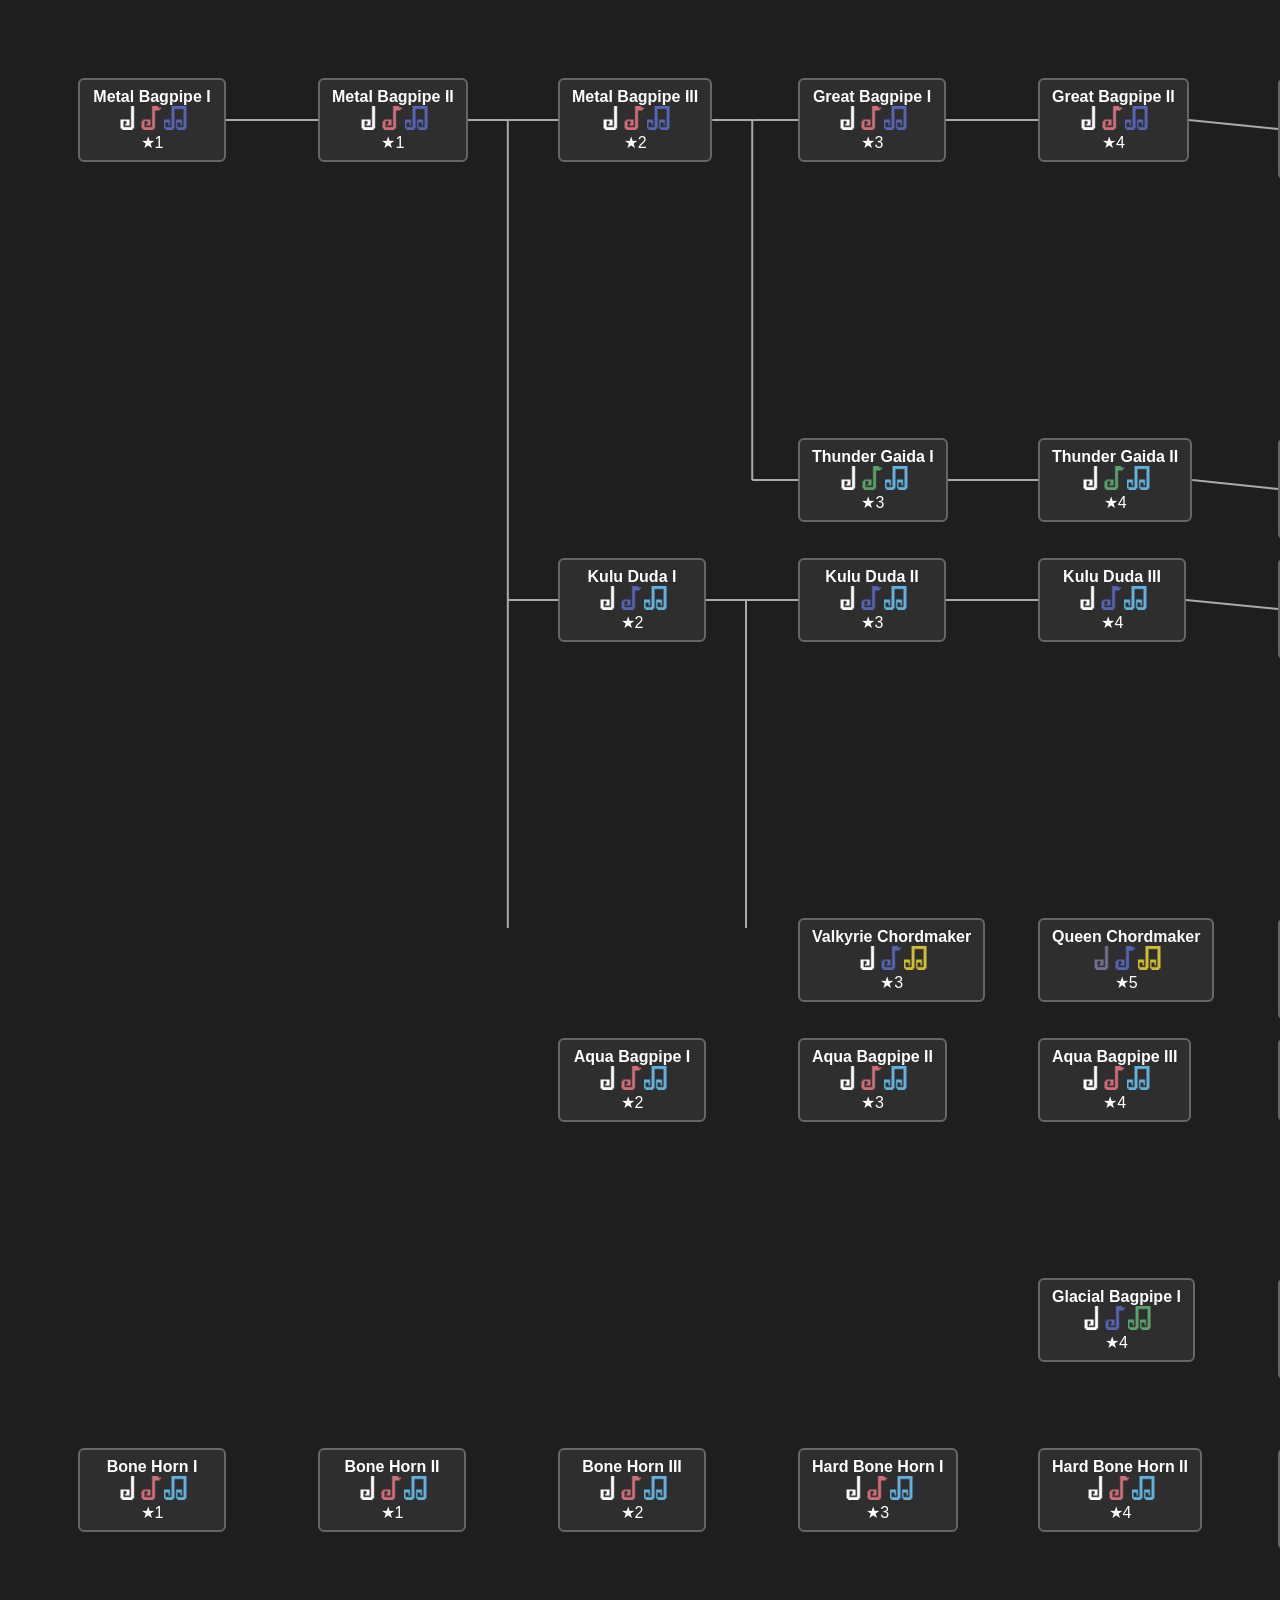
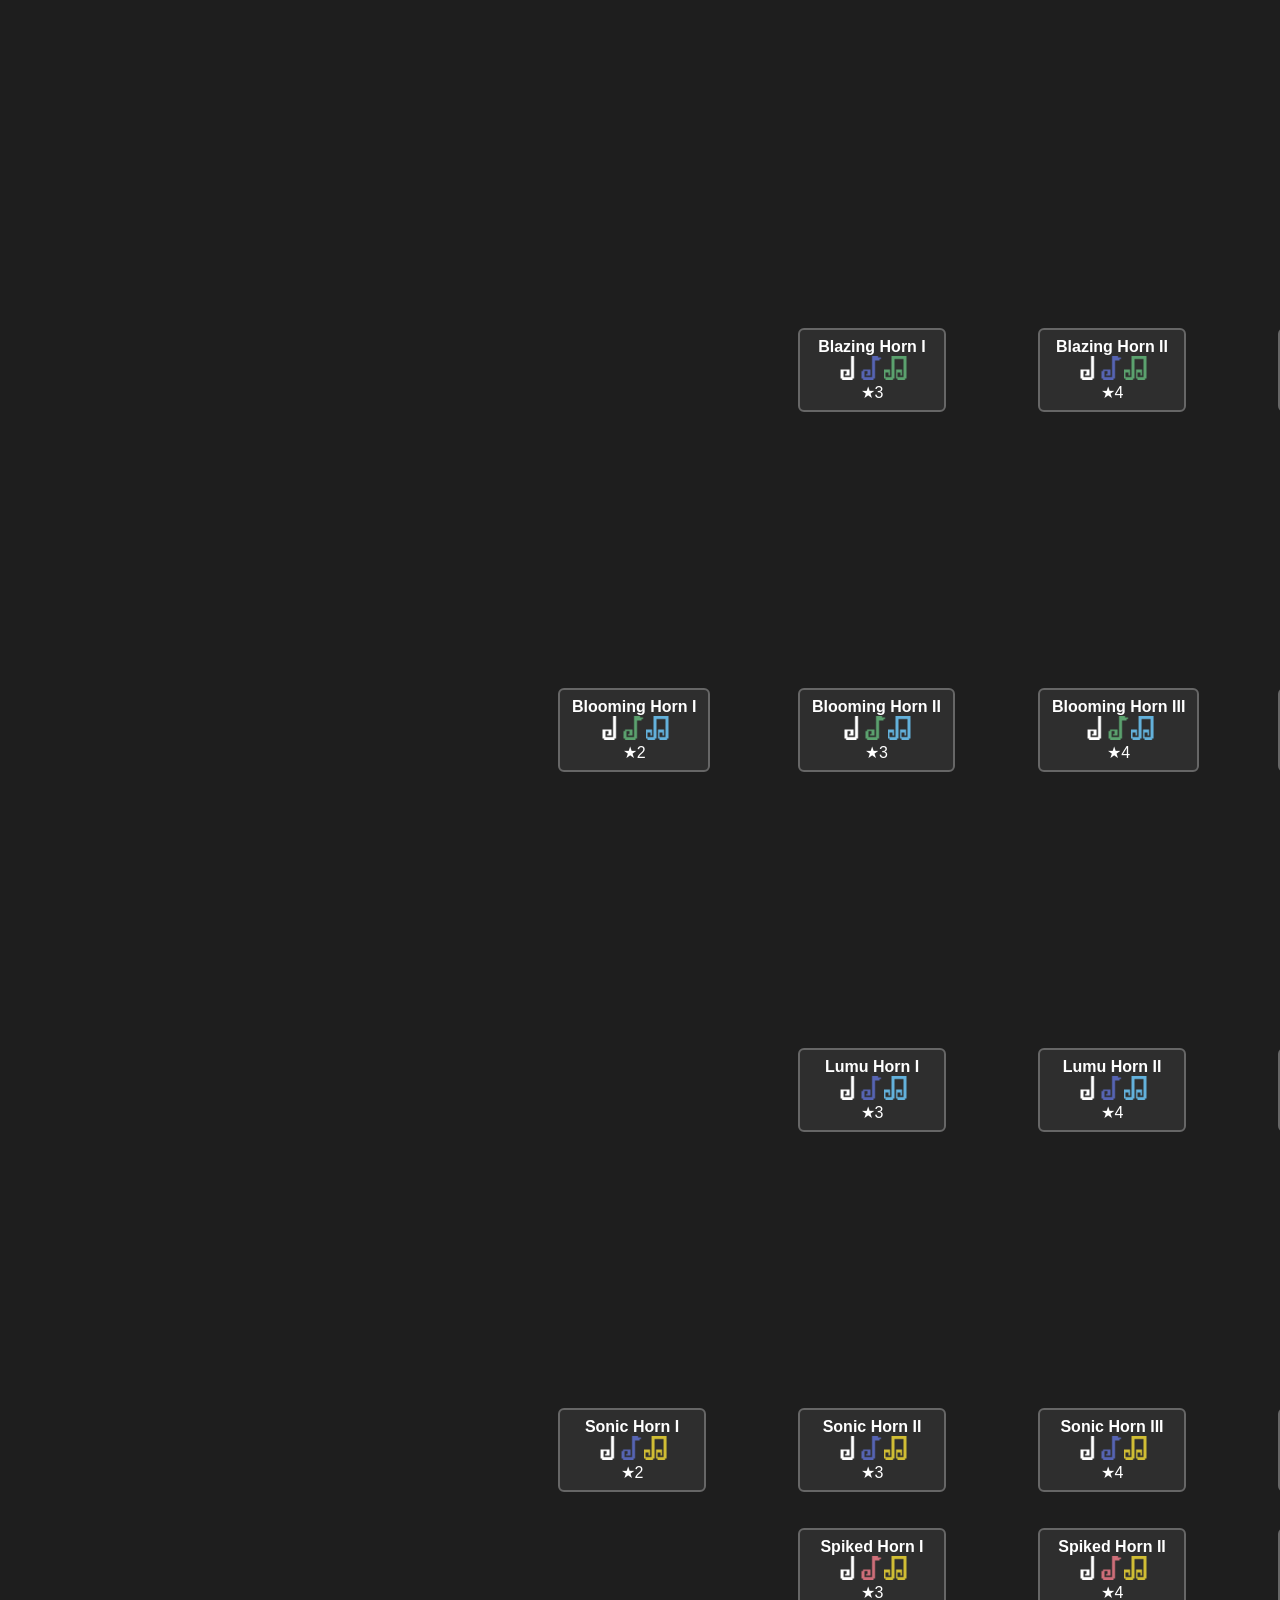
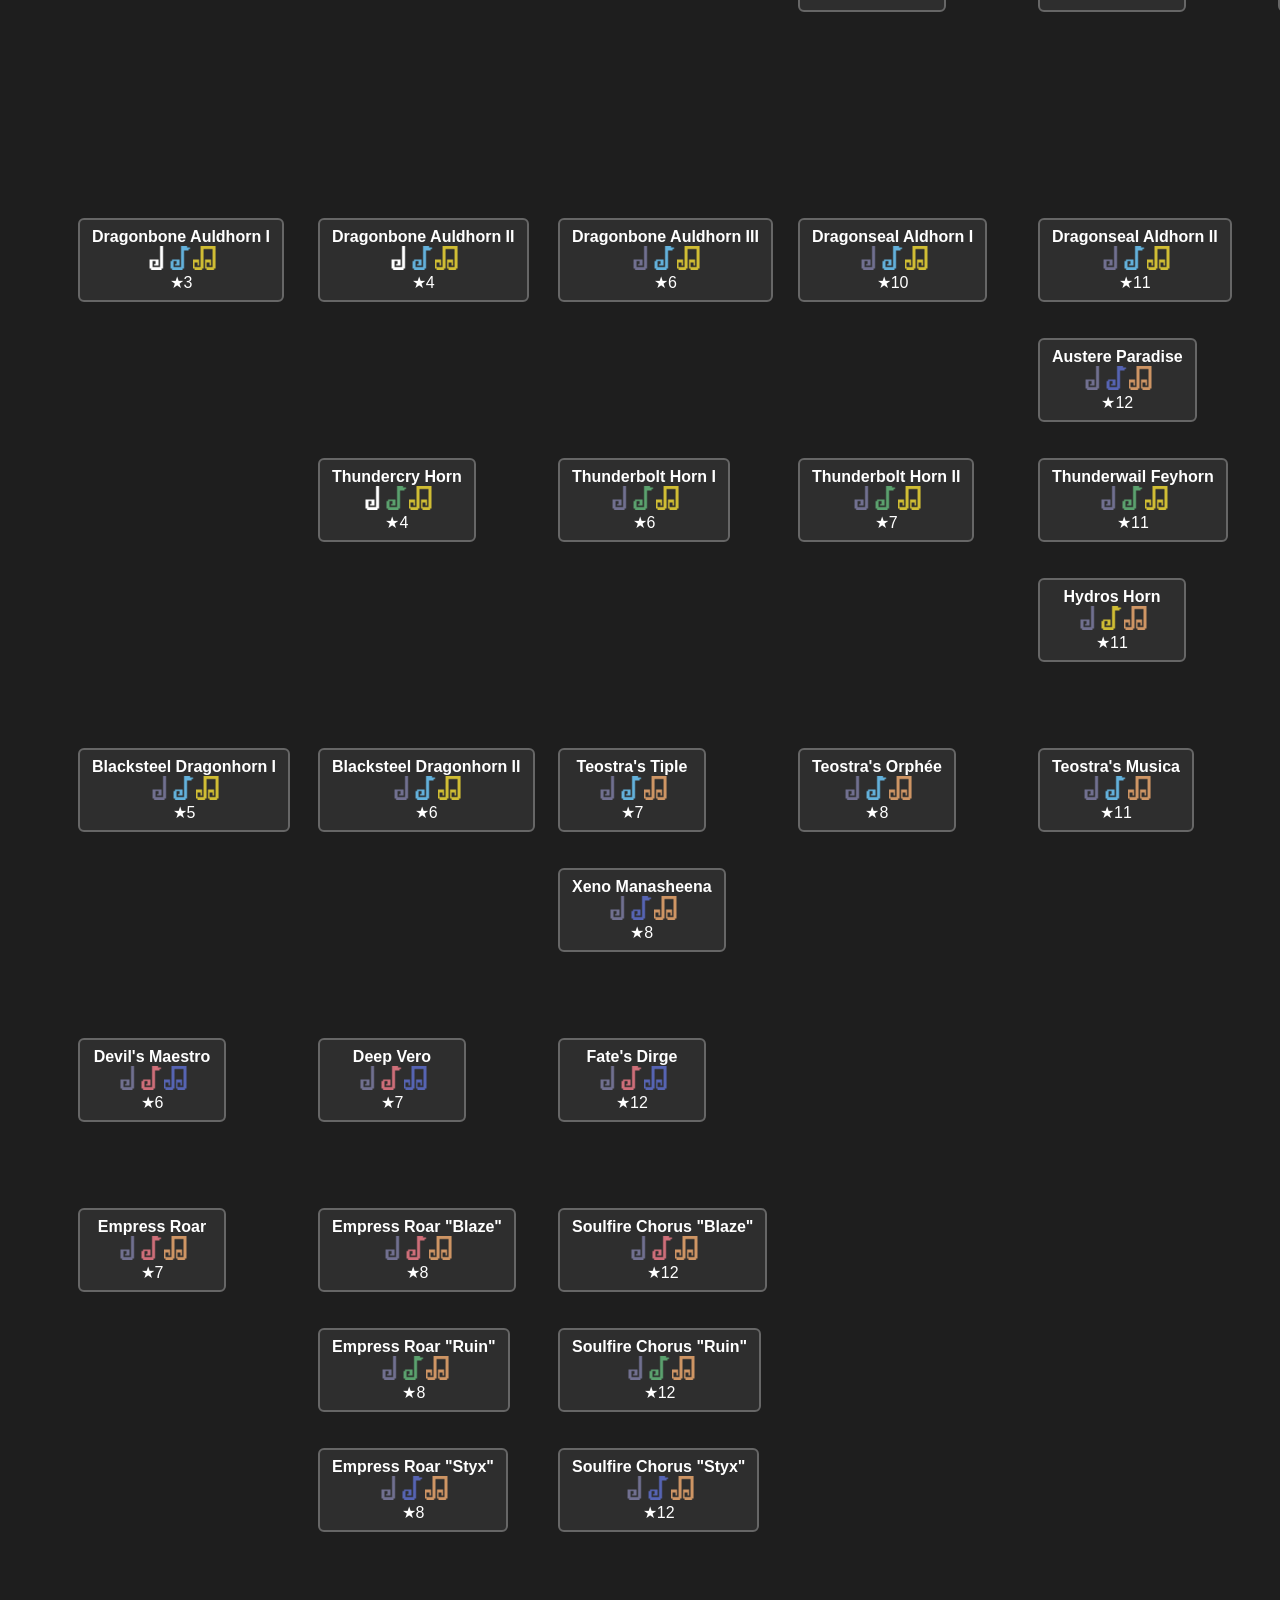
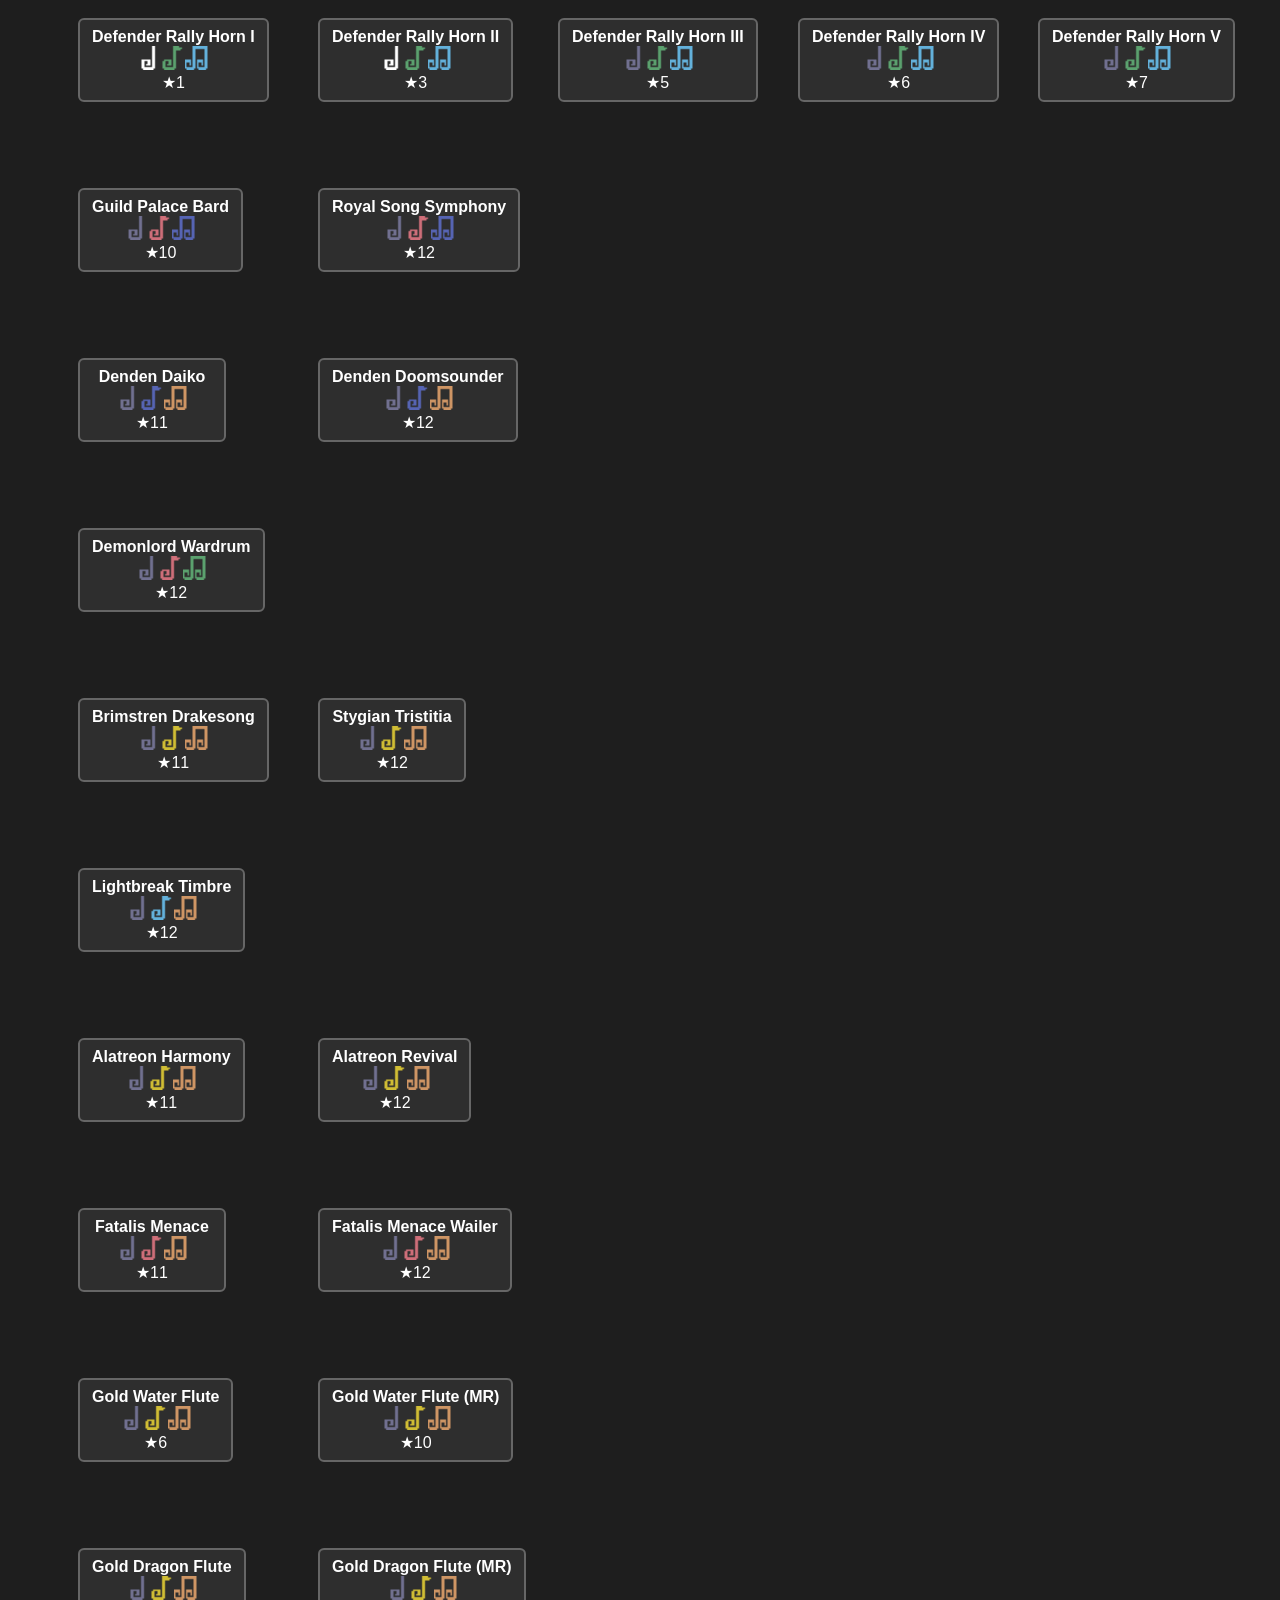
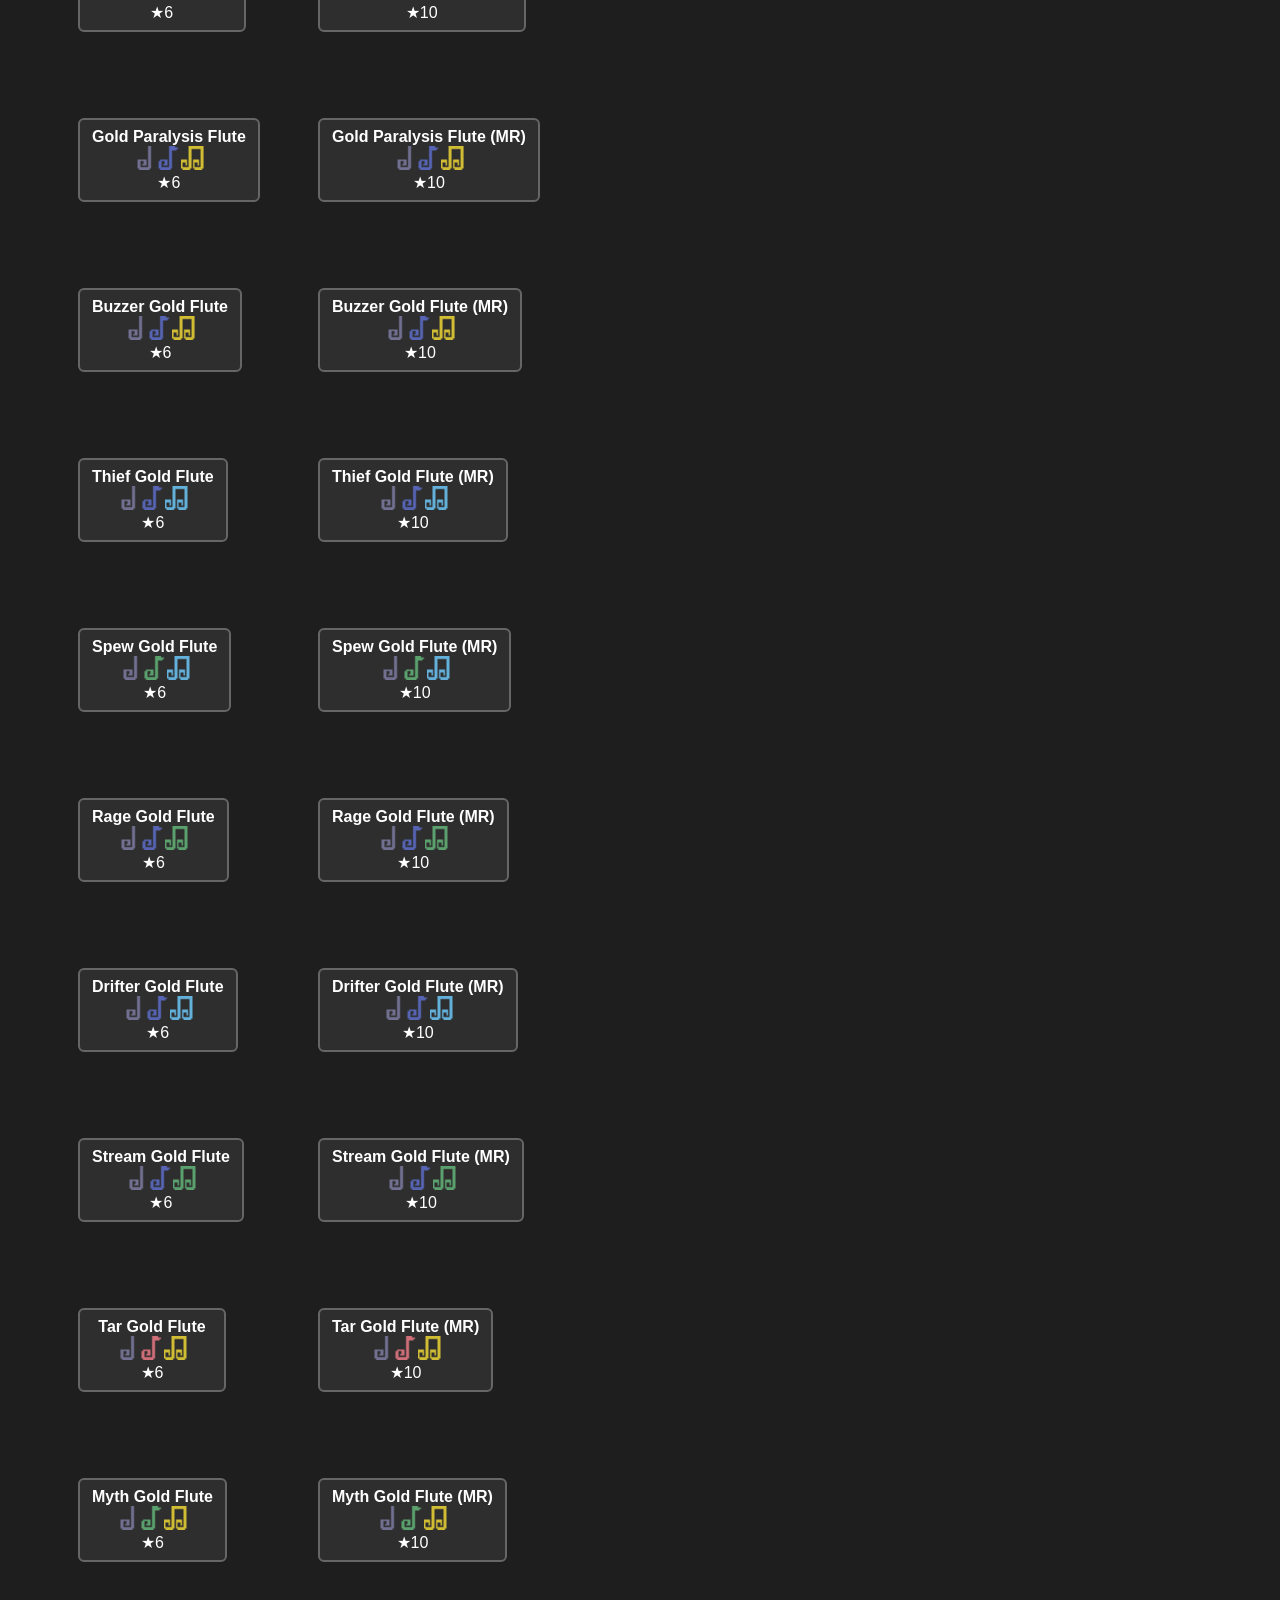
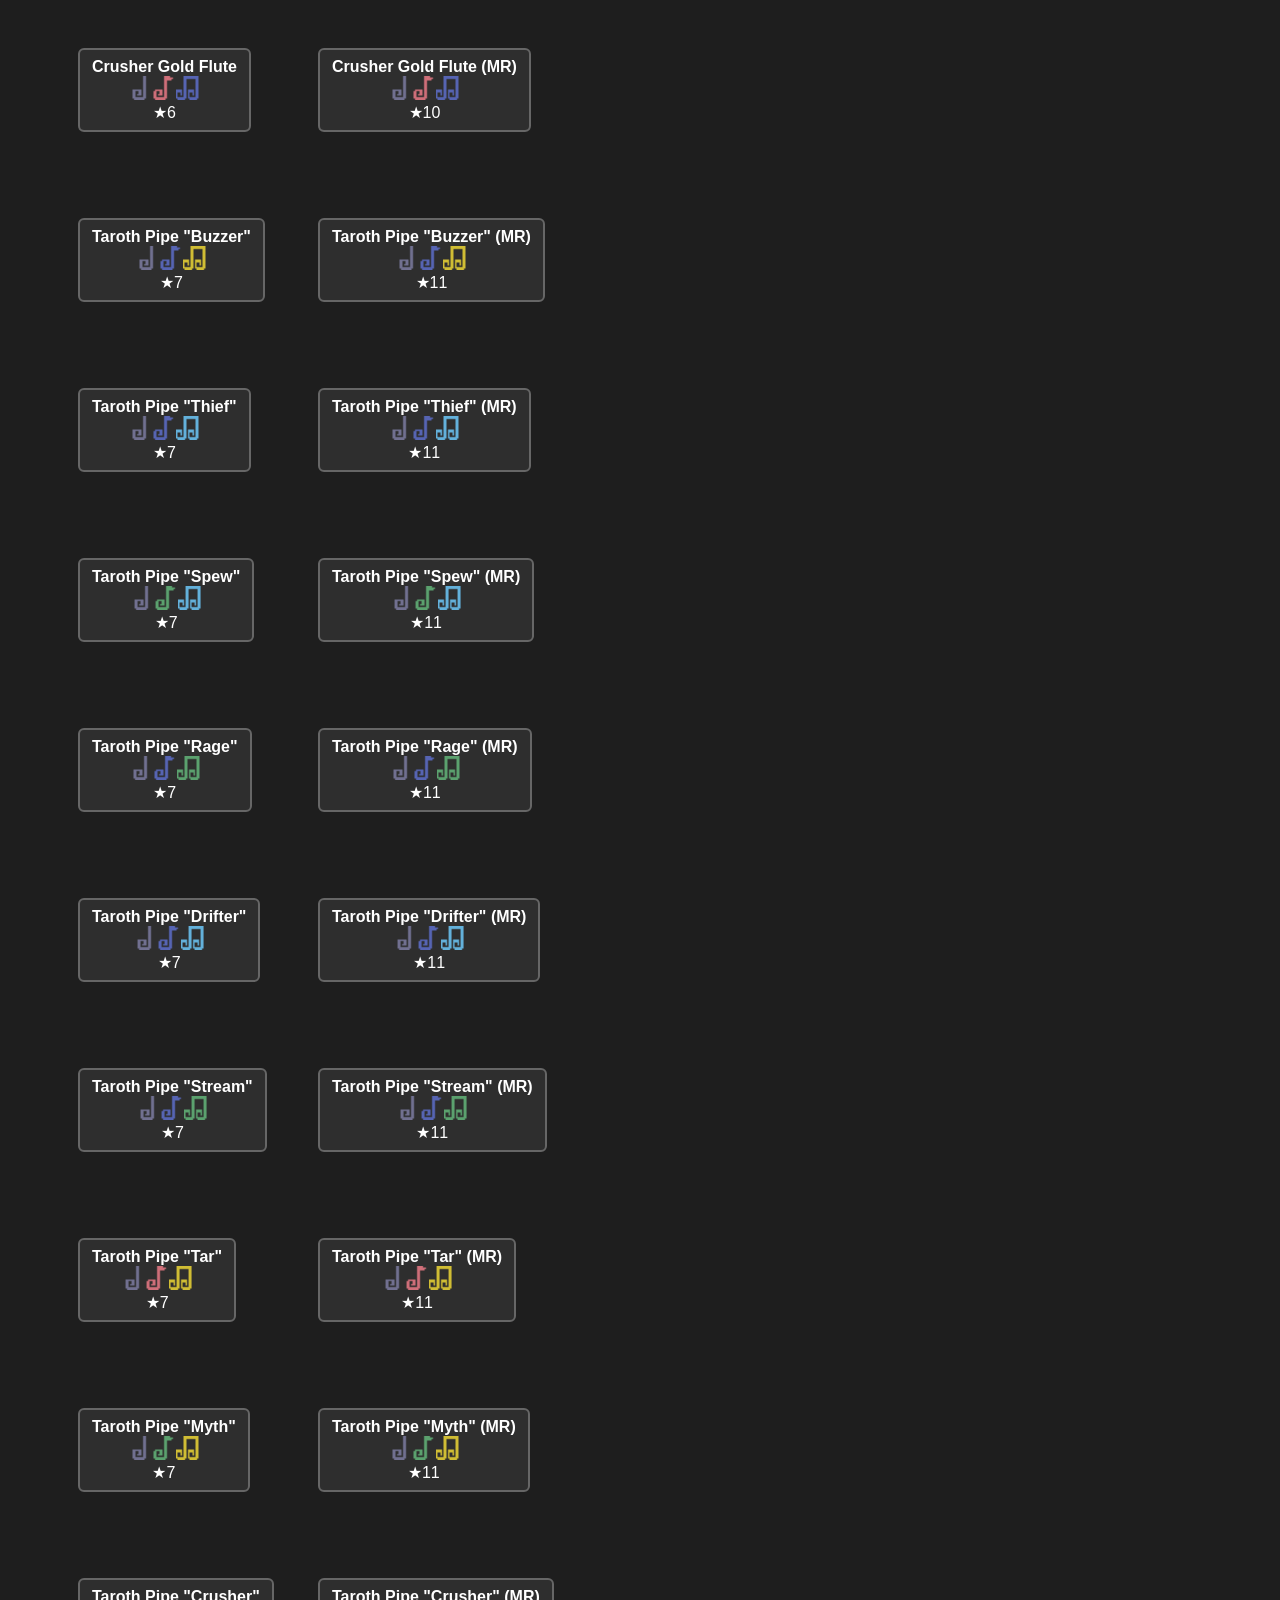
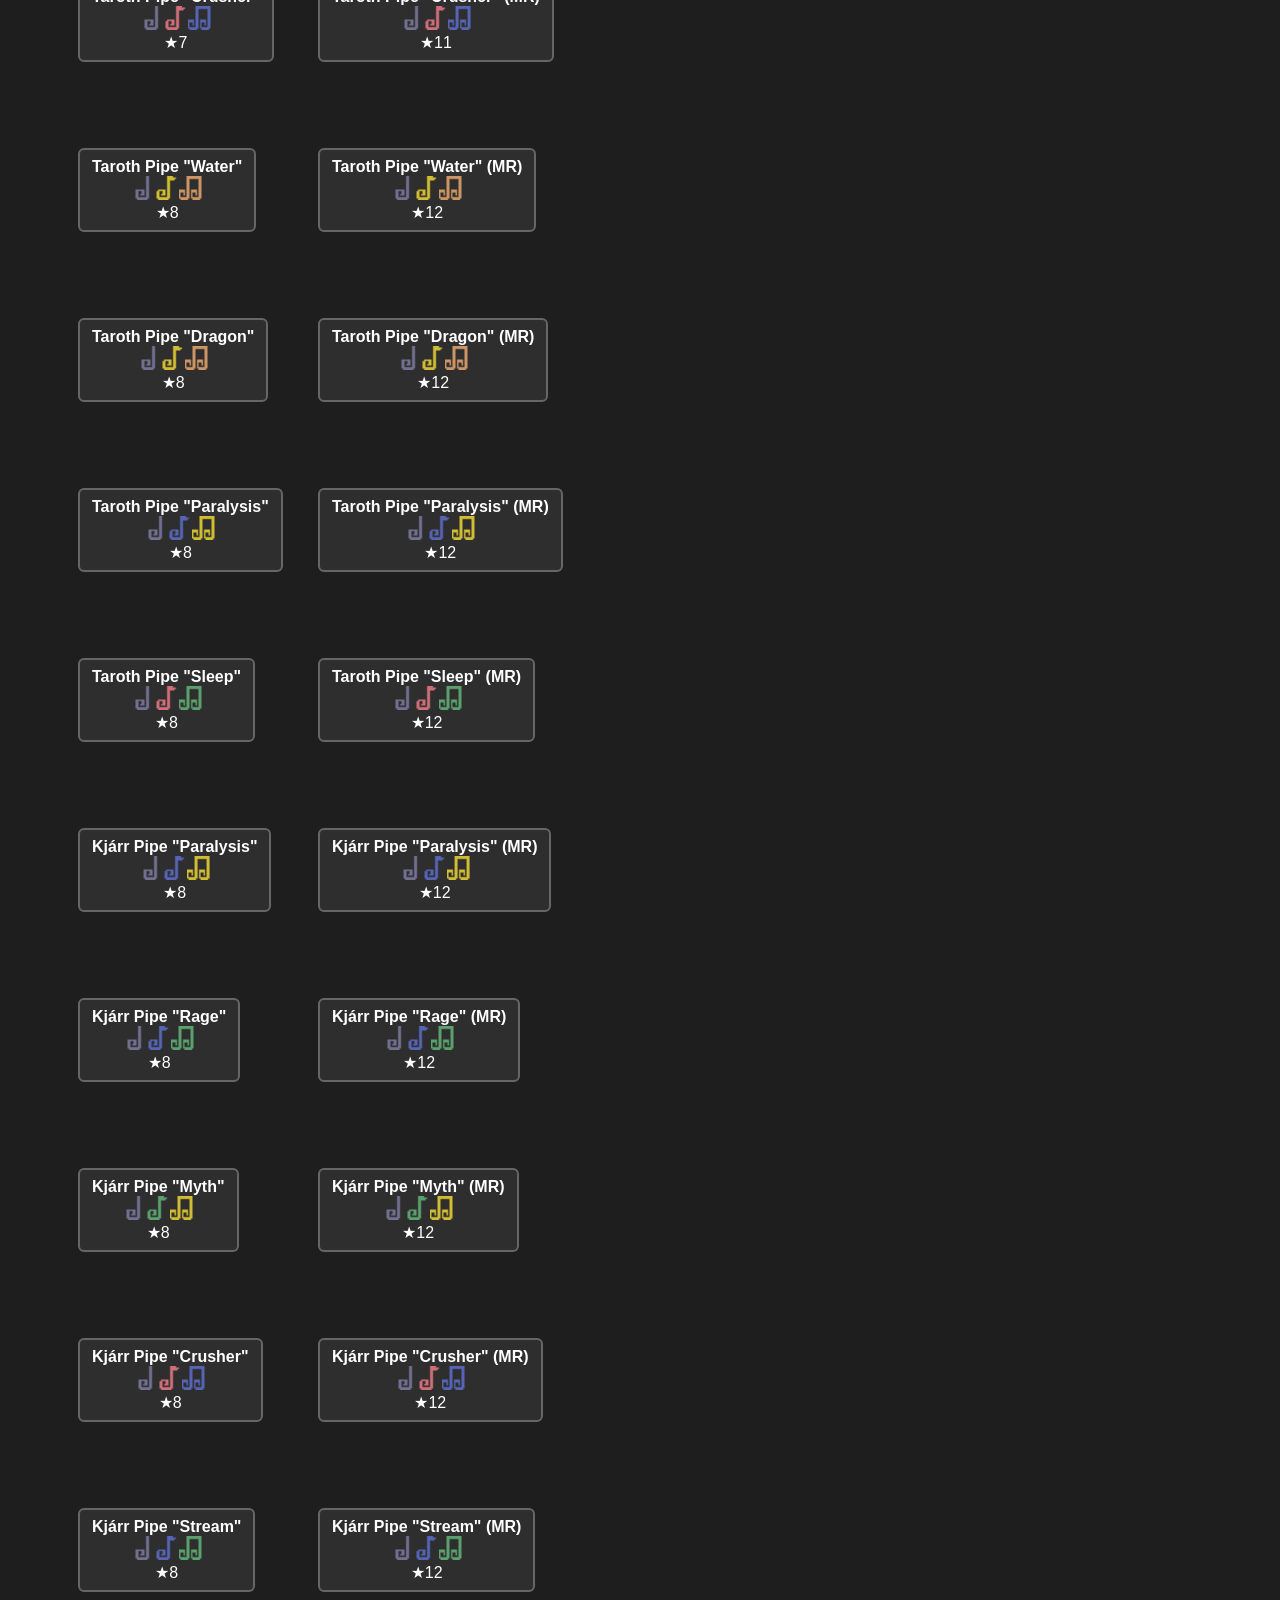
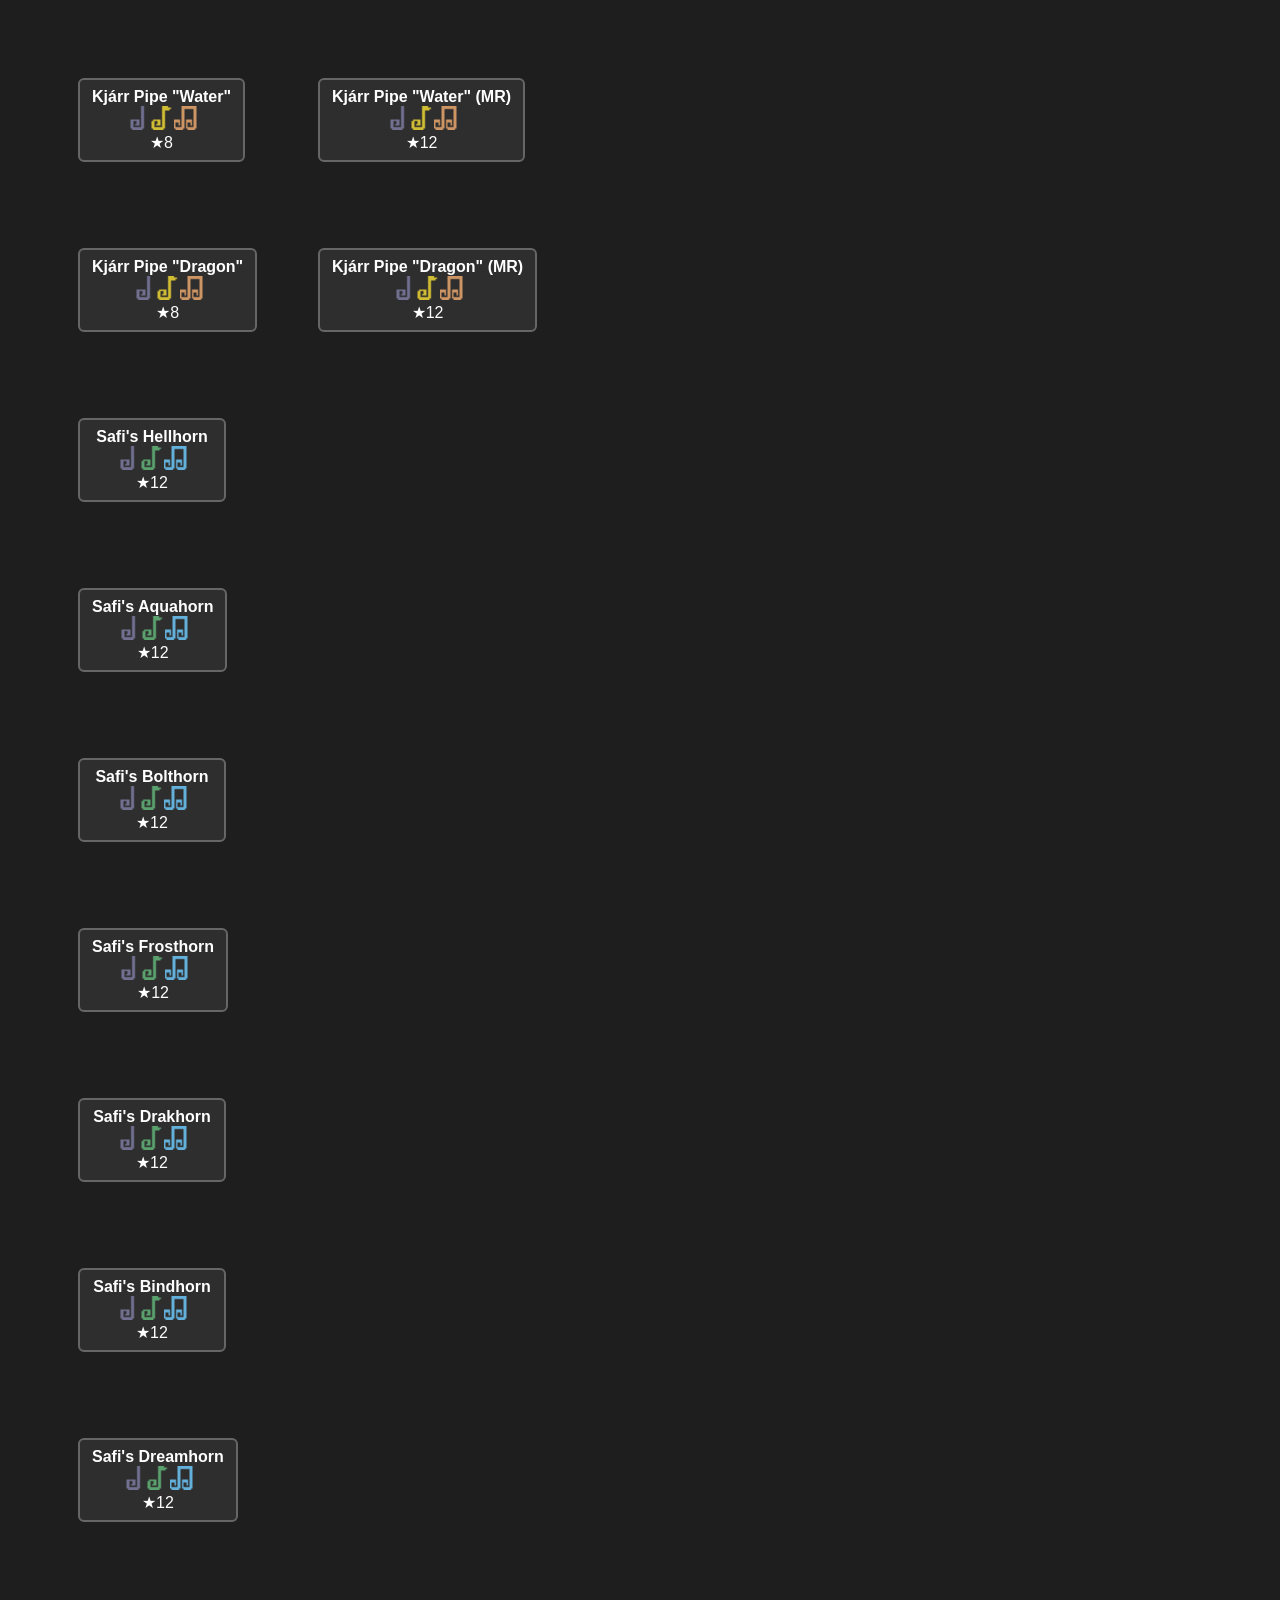
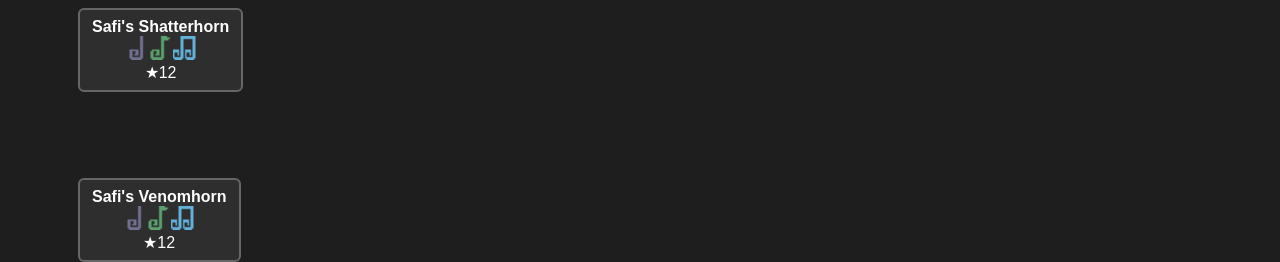
==== tree.html @ 94e7a67c "Init" ====
<!DOCTYPE html>
<html lang="en">
<head>
  <meta charset="UTF-8">
  <title>Hunting Horn Tree</title>
  <link rel="stylesheet" href="style.css">
</head>
<body>
  <div id="container">
    <canvas id="connections"></canvas>
  </div>
  <script src="script.js"></script>
</body>
</html>
---- style.css ----
body {
  font-family: Arial, sans-serif;
  background: #1e1e1e;
  color: white;
  padding: 20px;
}

#container {
  position: relative;
  display: block;
  min-width: 100vw;
  min-height: 100vh;
}

.node {
  position: absolute; /* independientes */
  background: #2e2e2e;
  border: 2px solid #666;
  border-radius: 6px;
  padding: 8px 12px;
  text-align: center;
  min-width: 120px;
  z-index: 2;
}

.node .name {
  font-weight: bold;
}

.node .notes {
  font-size: 0.9em;
  color: #ffdd55;
}

#connections {
  position: absolute;
  top: 0;
  left: 0;
  pointer-events: none;
  z-index: 1;
}
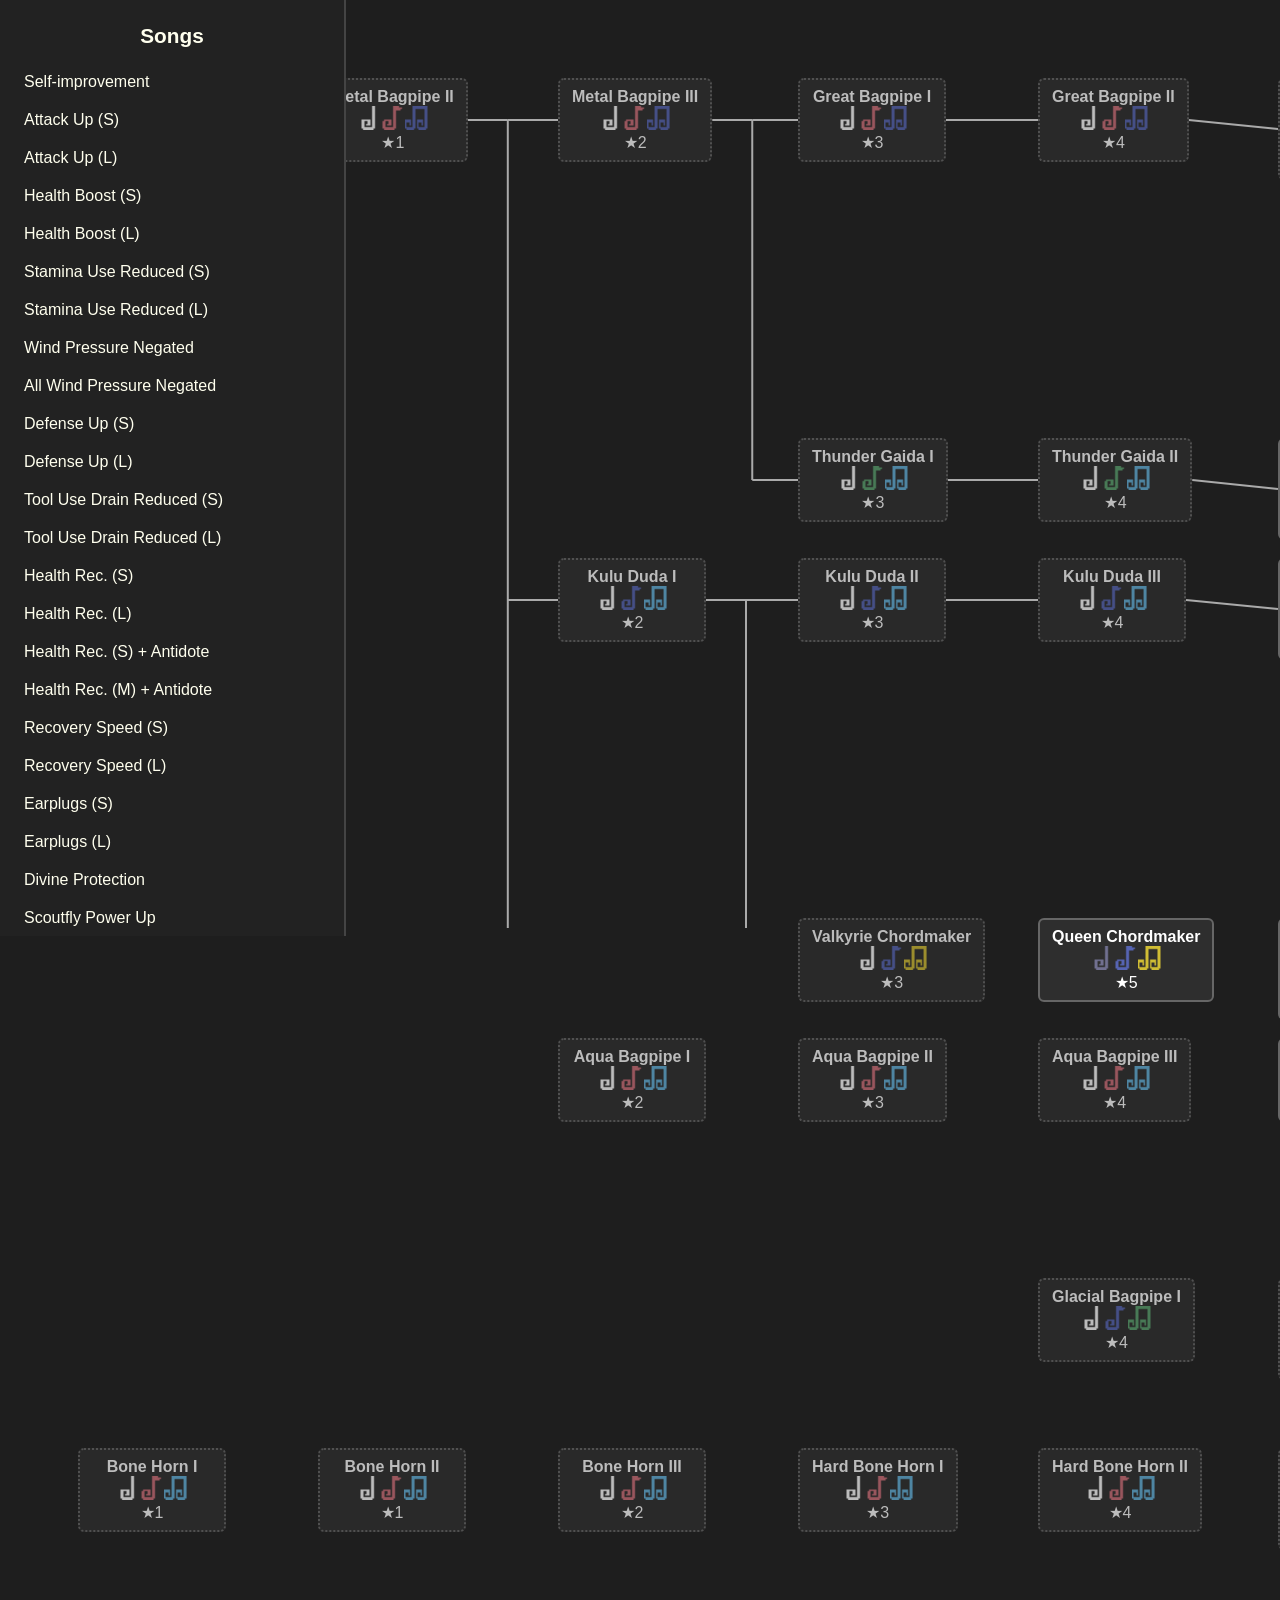
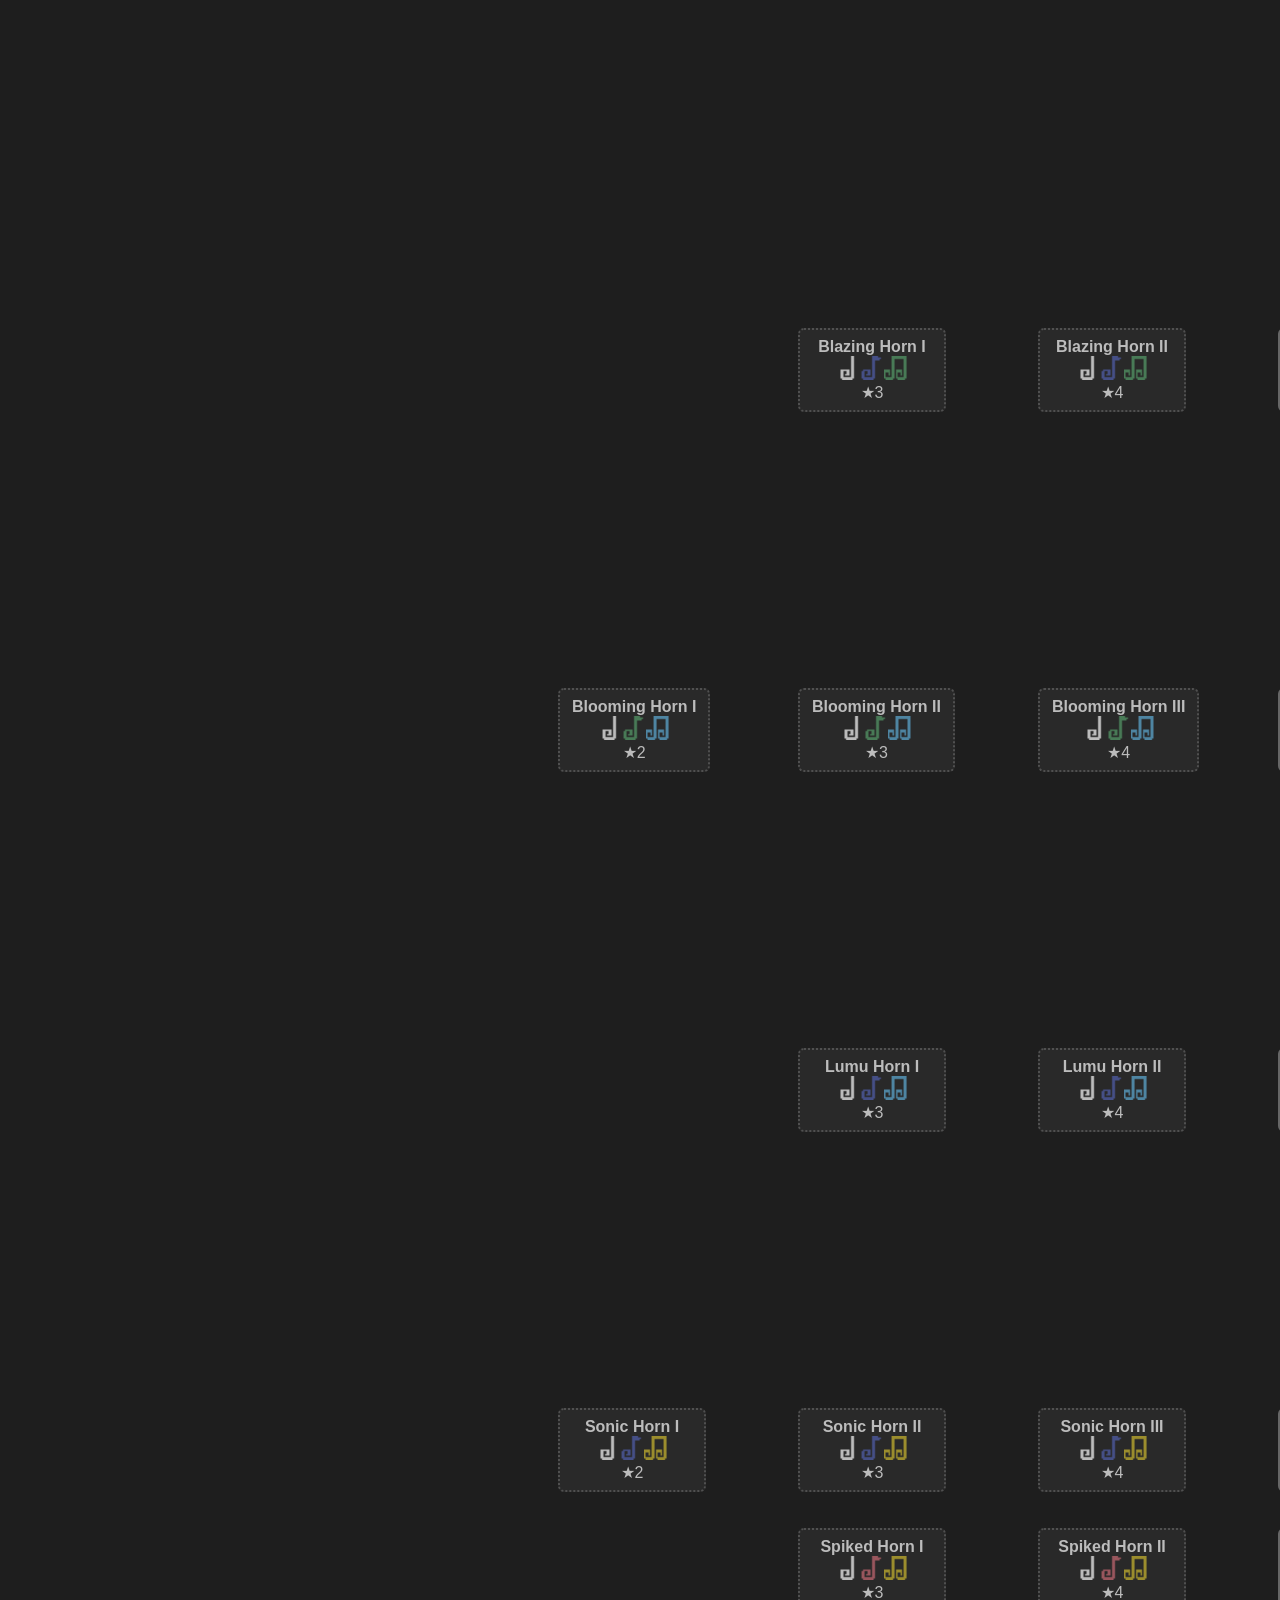
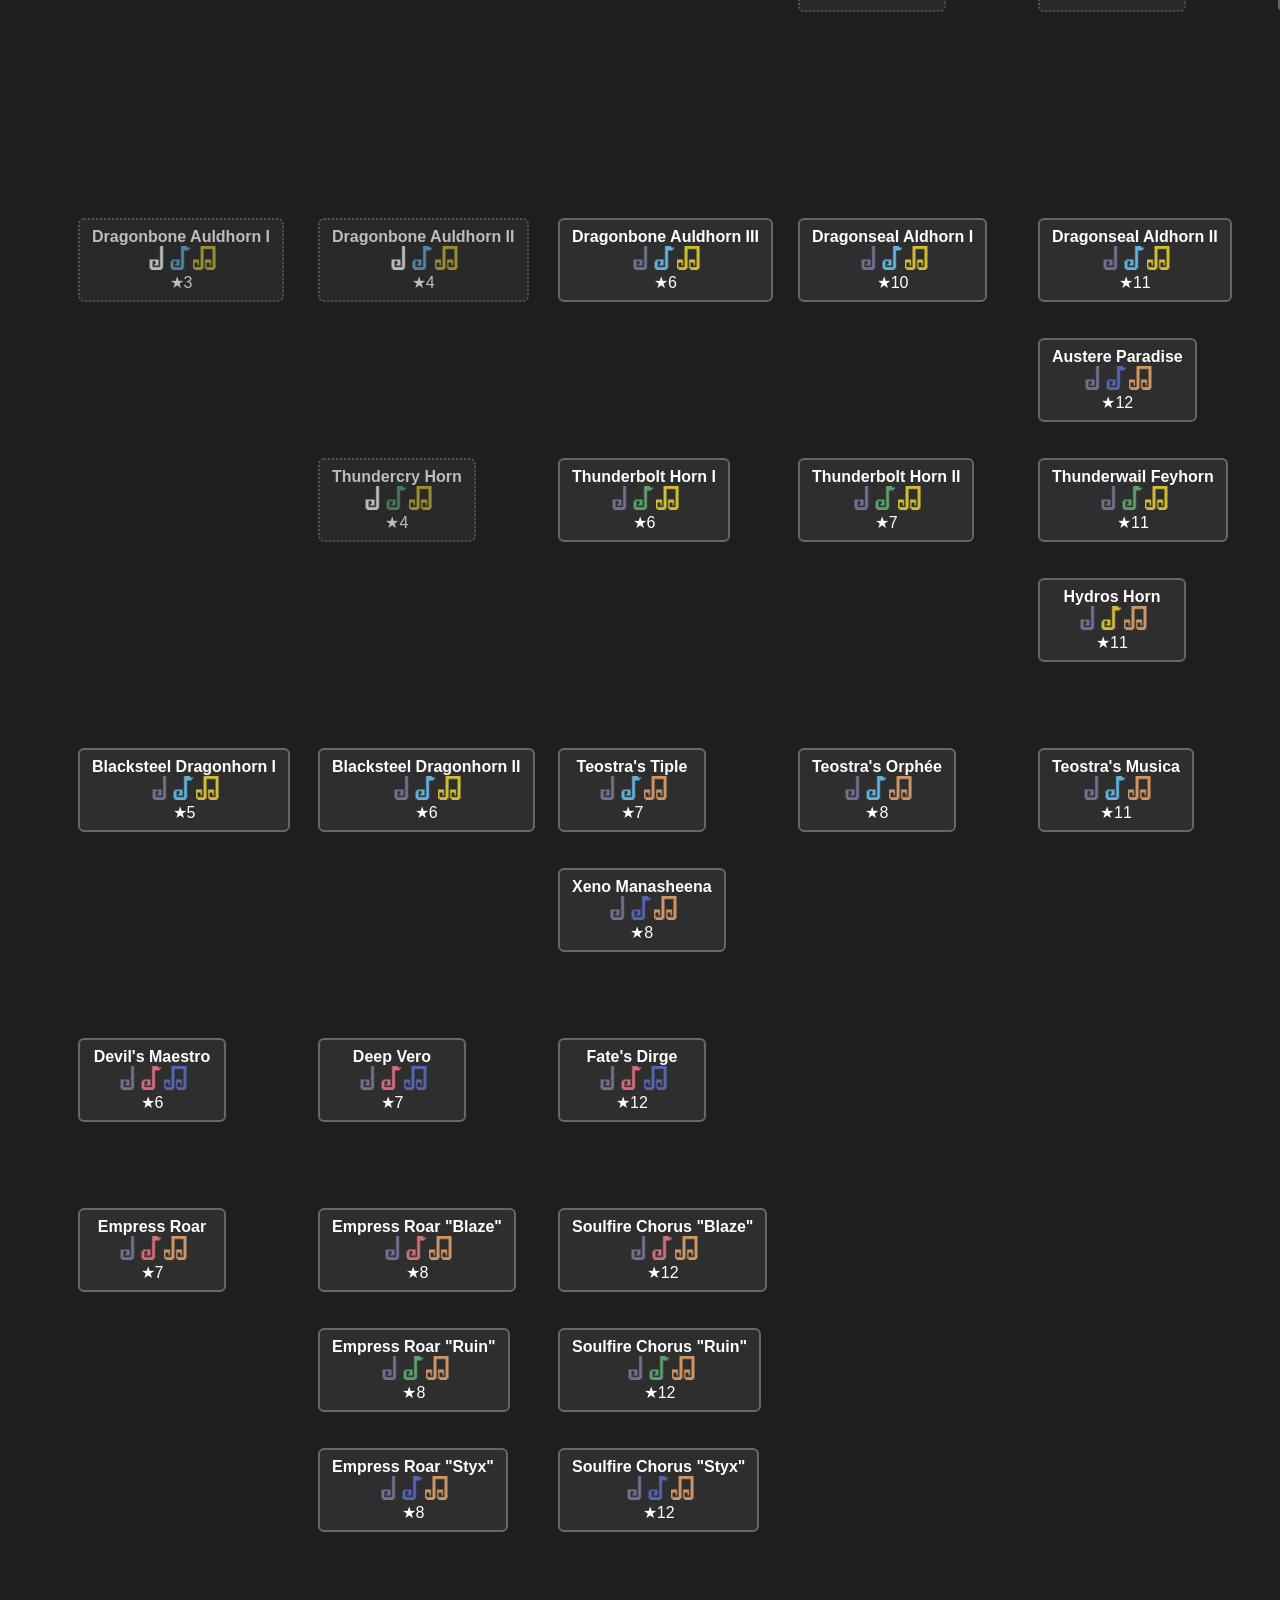
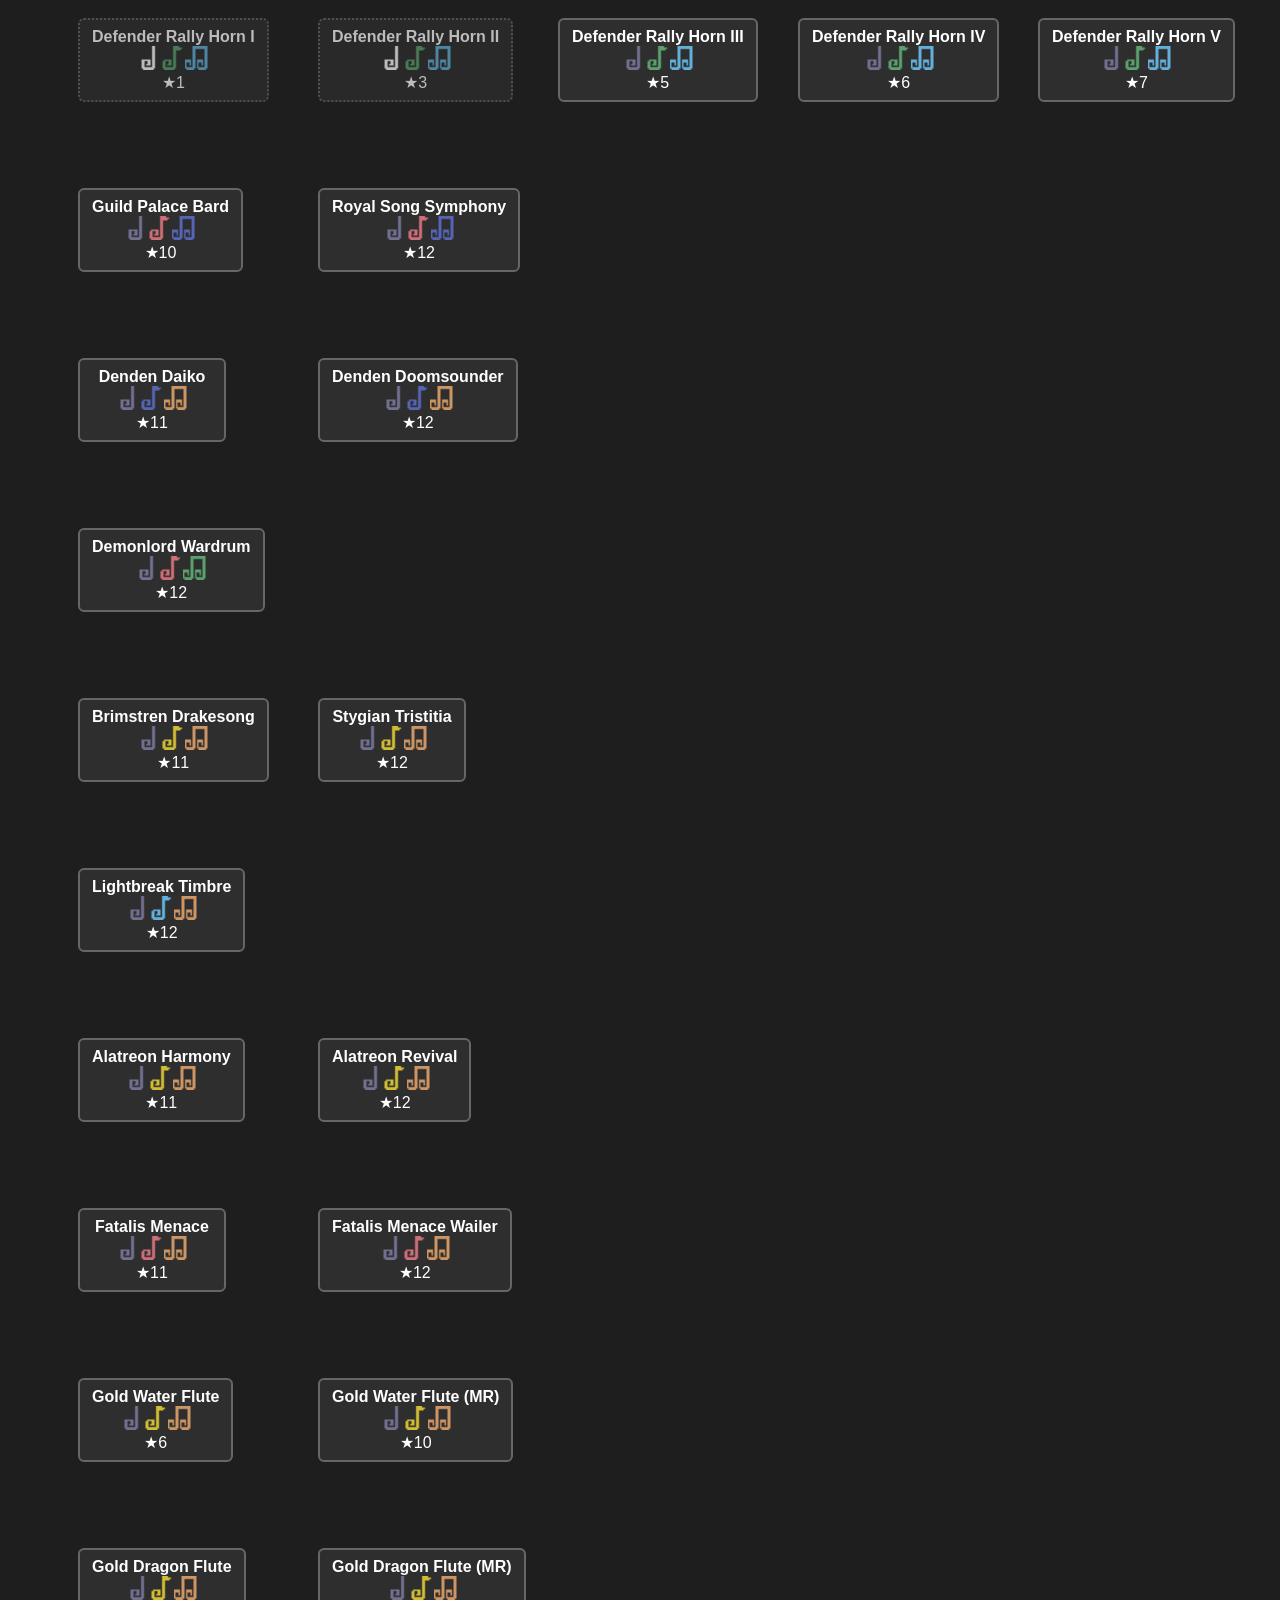
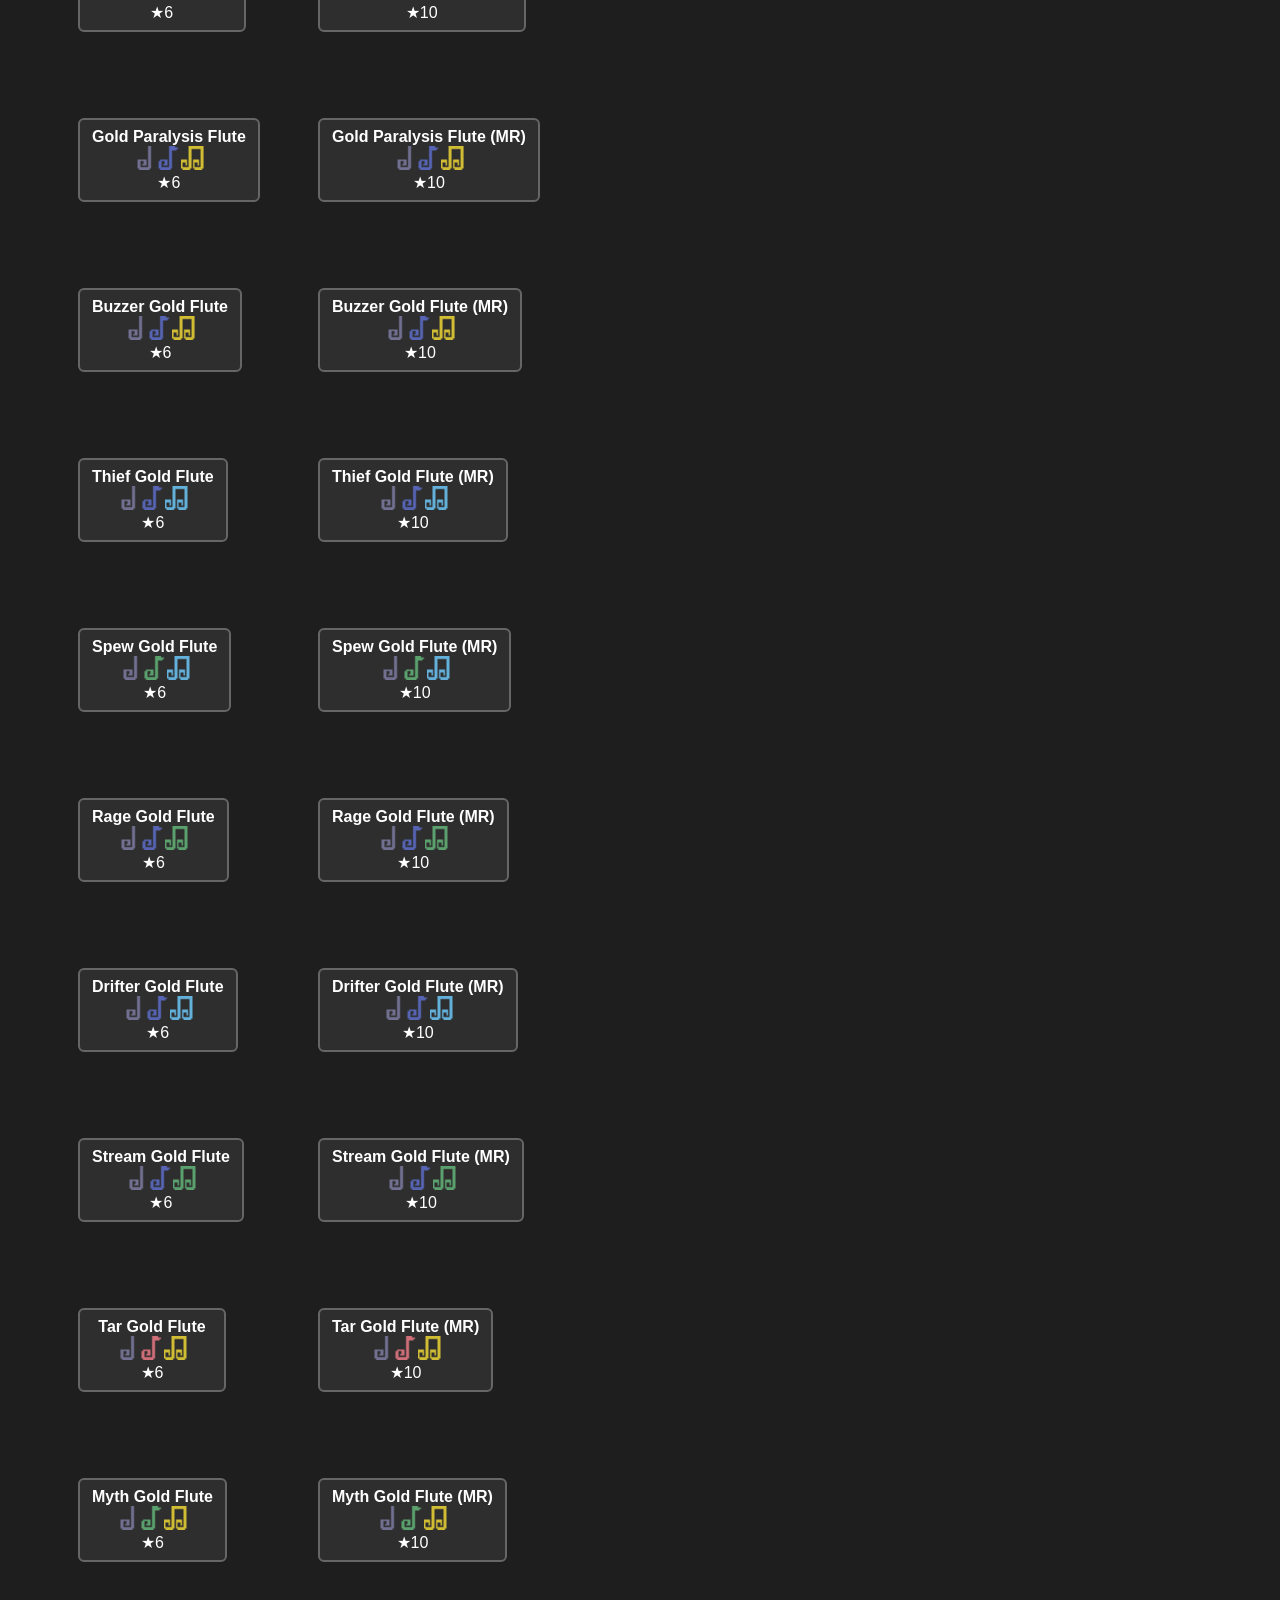
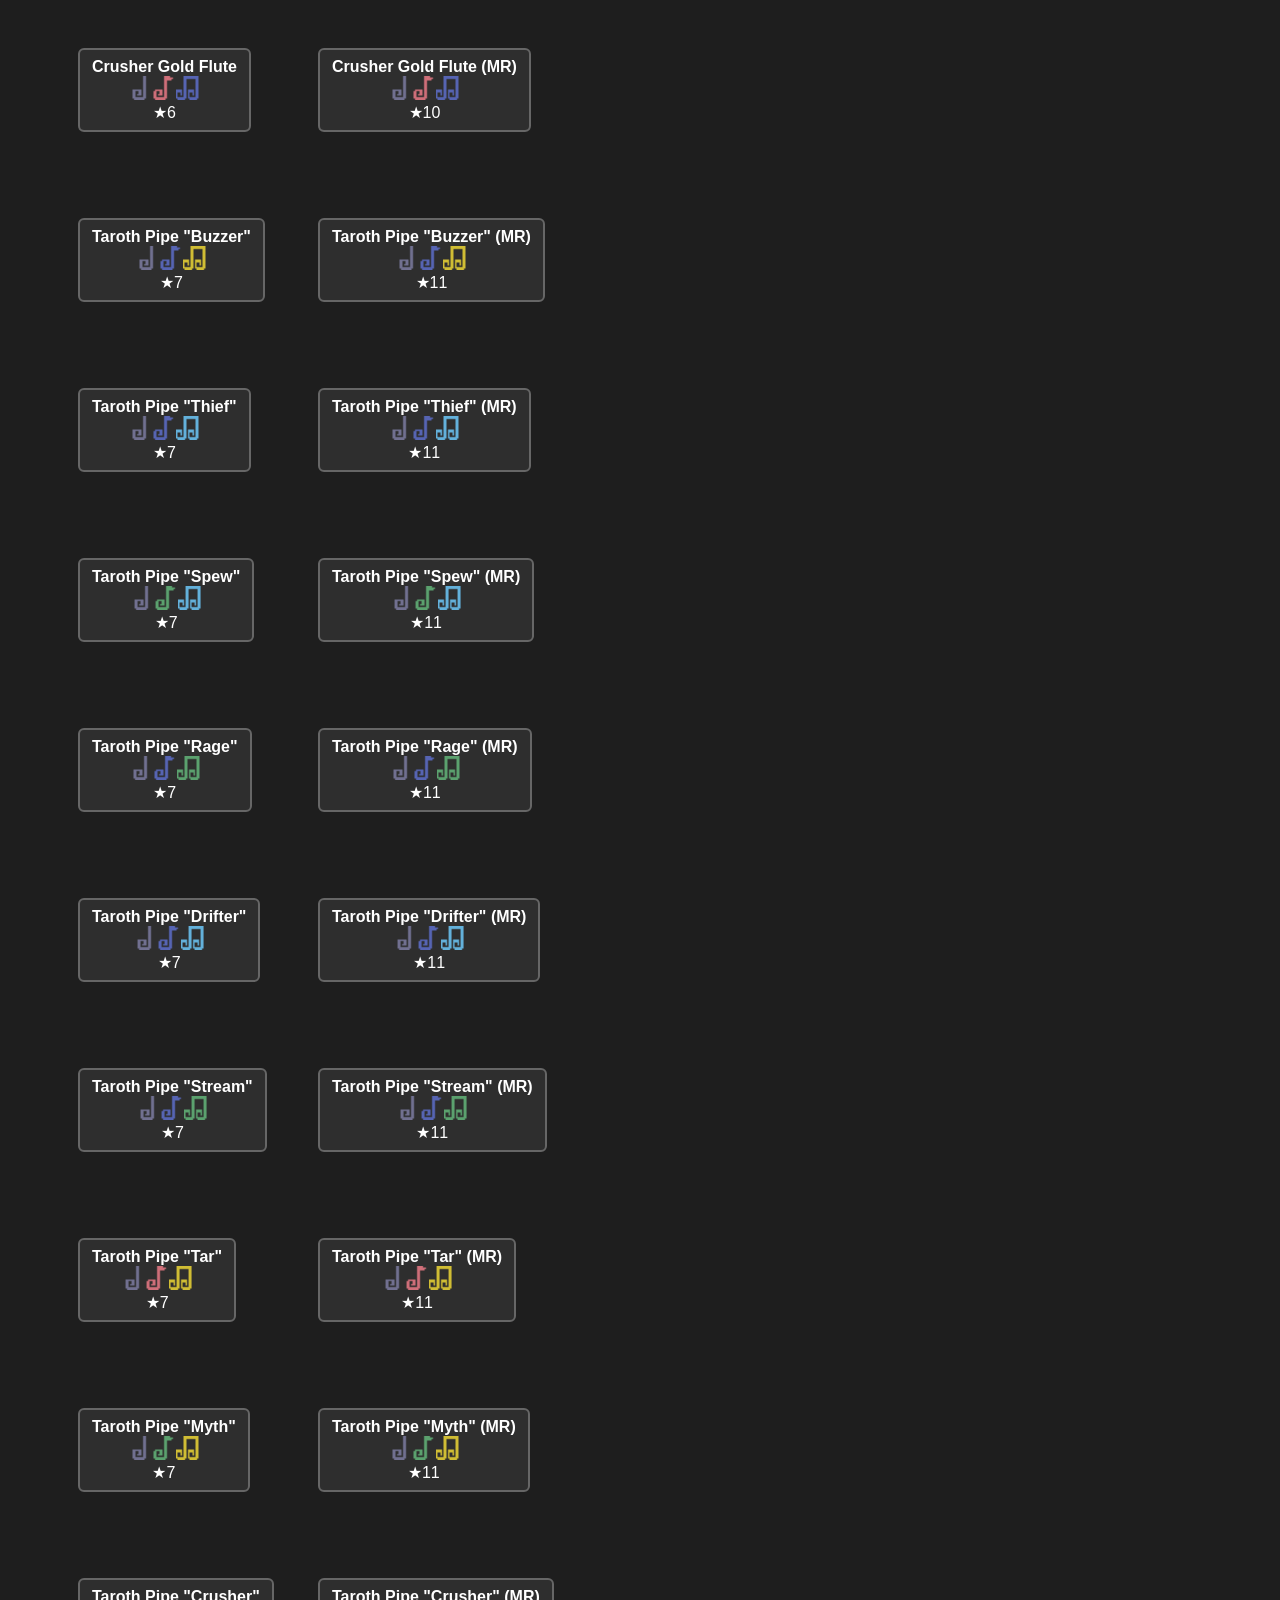
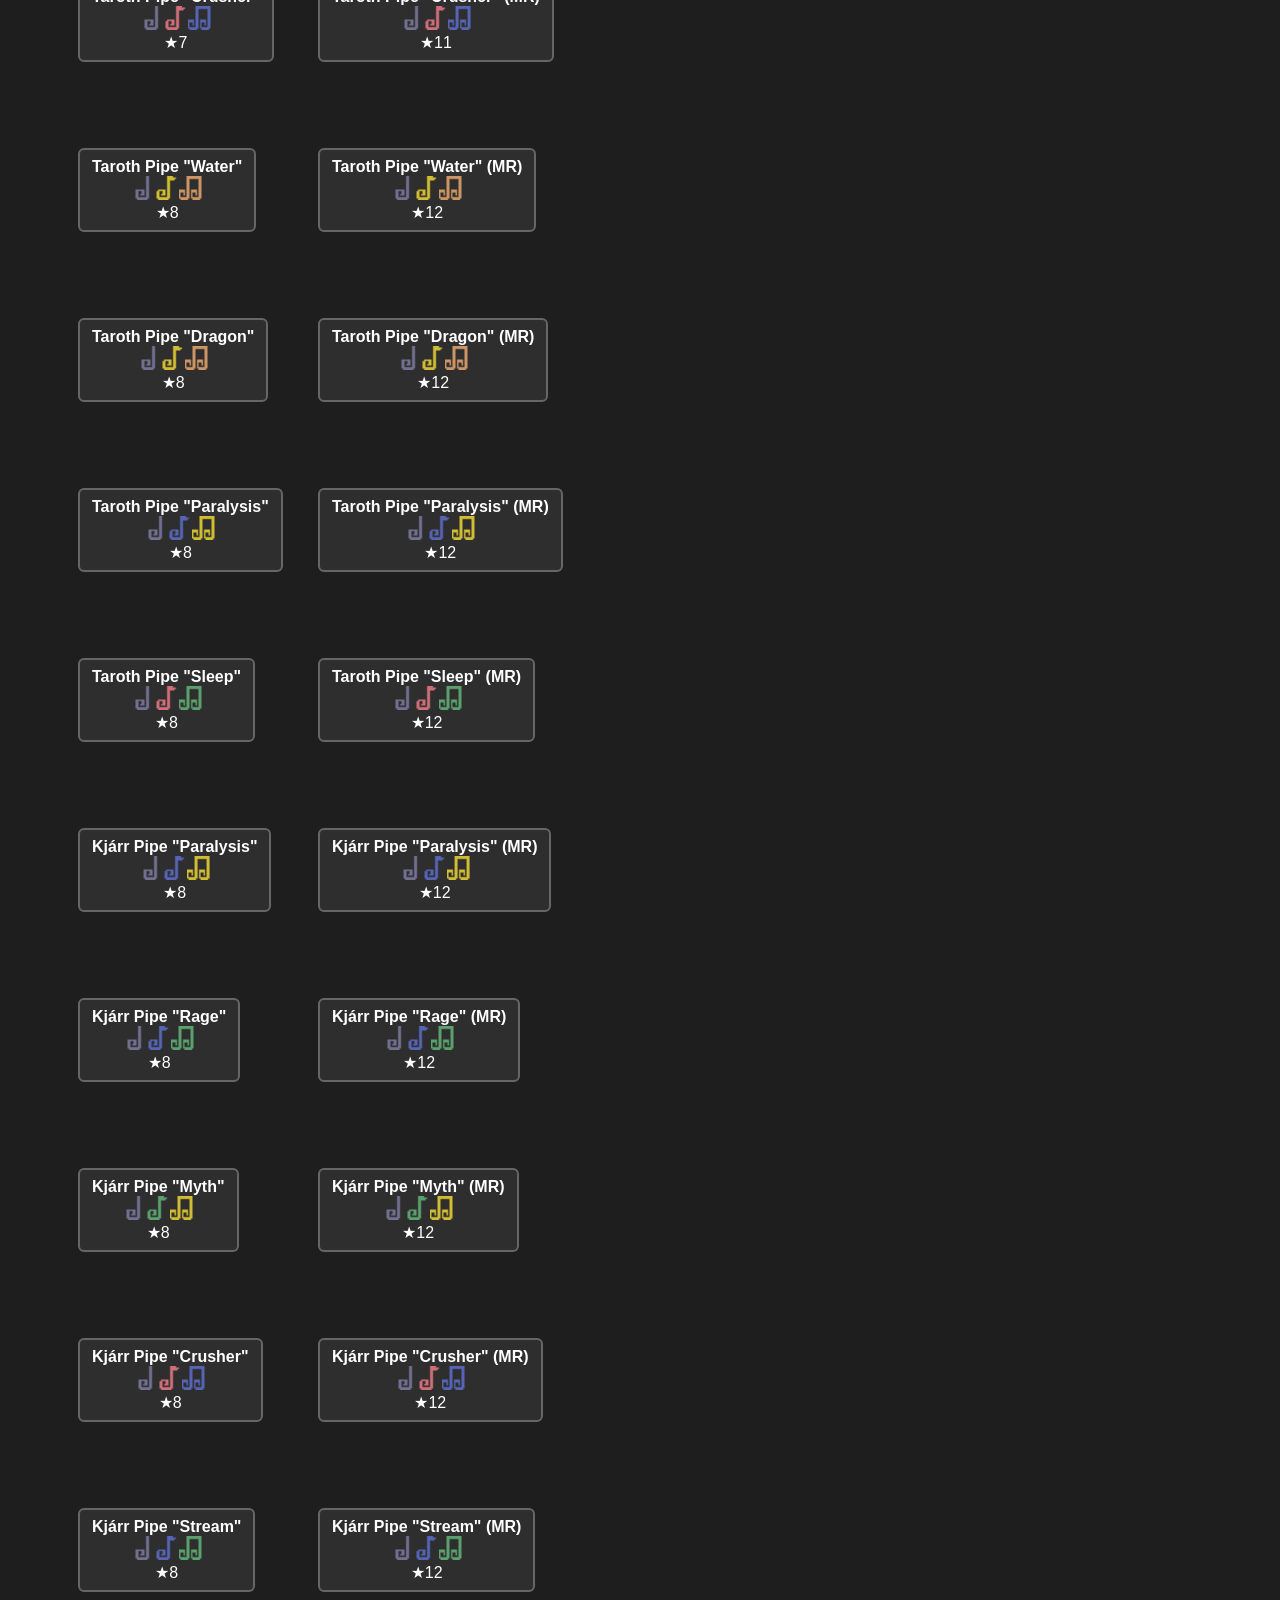
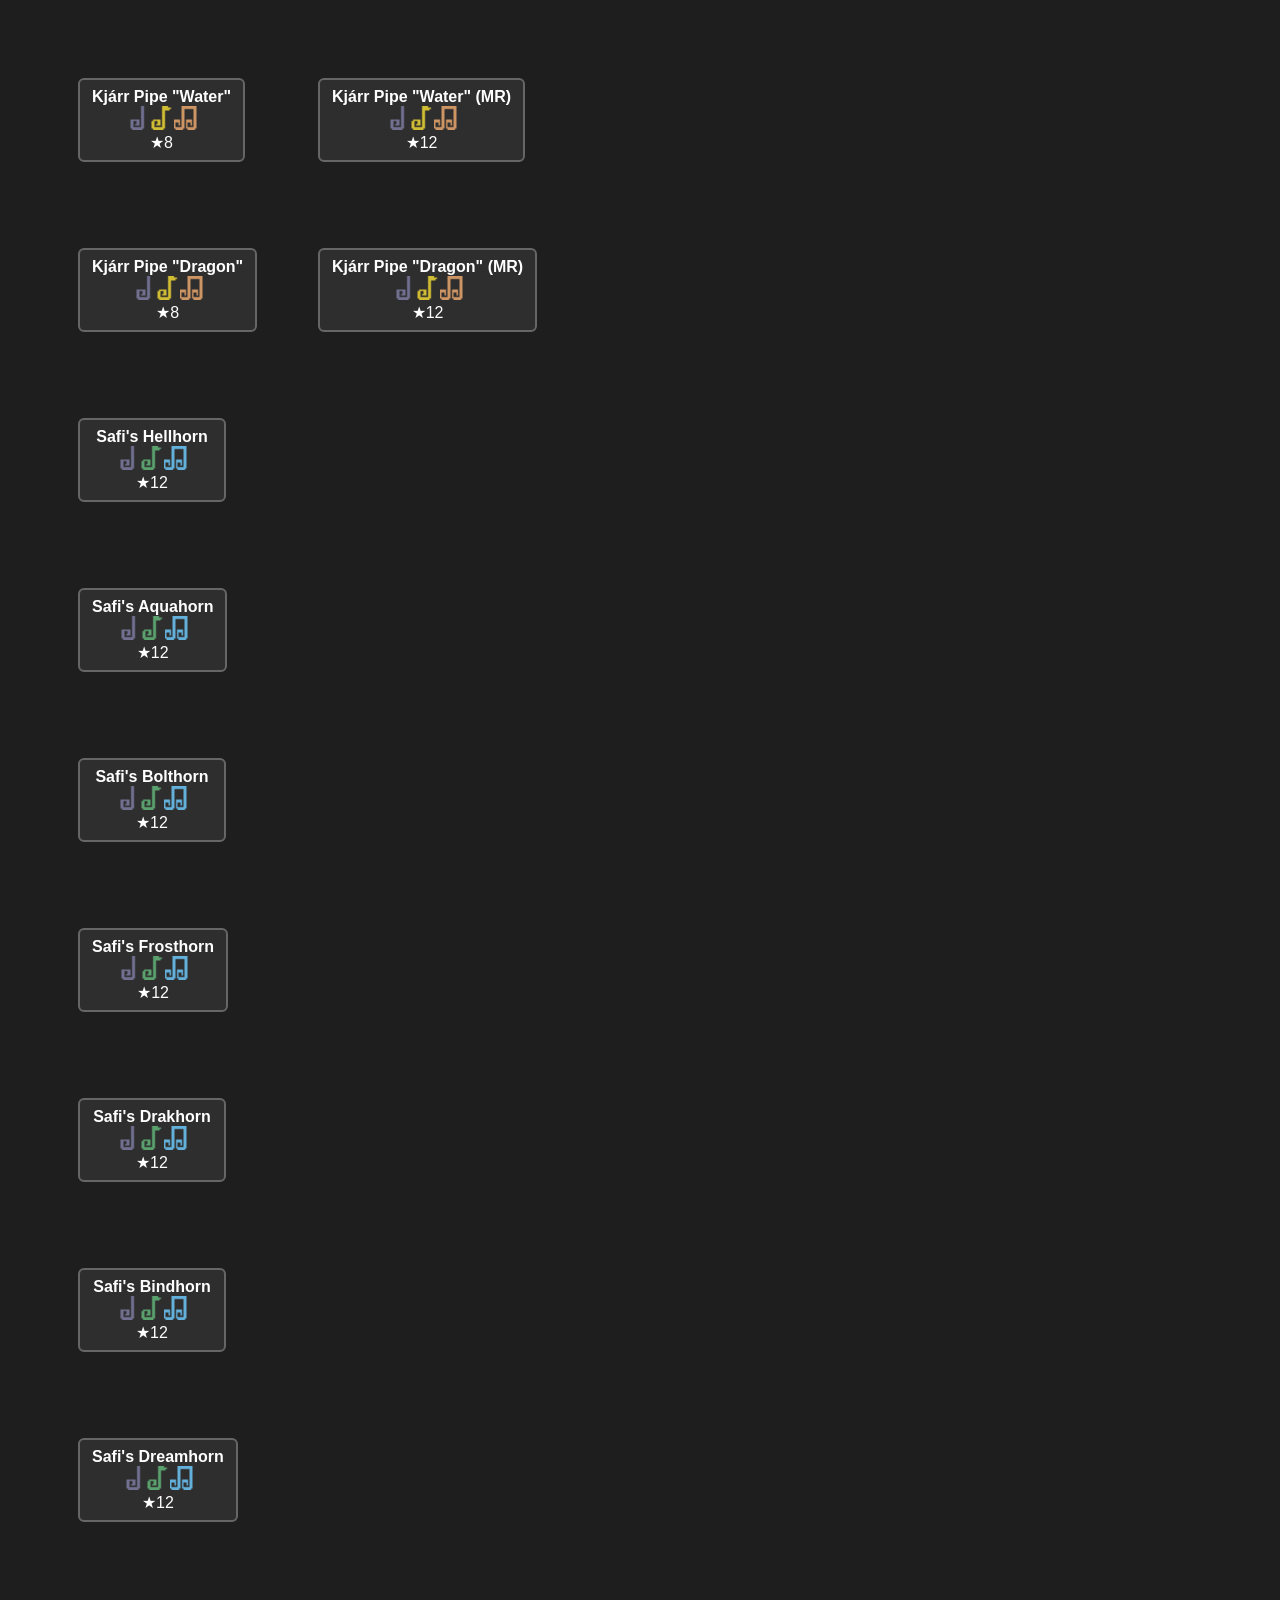
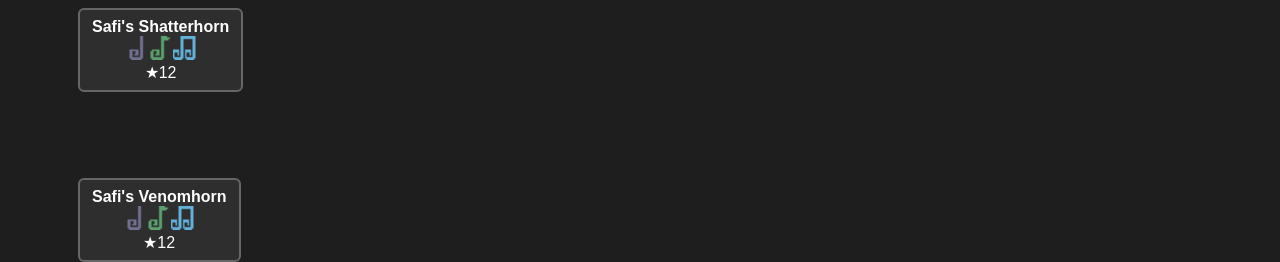
==== commit ab691c0b: "Melody finder" ====
--- a/tree.html
+++ b/tree.html
@@ -6,6 +6,10 @@
   <link rel="stylesheet" href="style.css">
 </head>
 <body>
+  <div id="sidebar">
+    <h2>Songs</h2>
+    <ul id="song-list"></ul>
+  </div>
   <div id="container">
     <canvas id="connections"></canvas>
   </div>
--- a/style.css
+++ b/style.css
@@ -10,17 +10,18 @@
   display: block;
   min-width: 100vw;
   min-height: 100vh;
+  overflow: visible; /* Permite que .songs sobresalga */
 }
 
 .node {
-  position: absolute; /* independientes */
+  position: absolute;
   background: #2e2e2e;
   border: 2px solid #666;
   border-radius: 6px;
   padding: 8px 12px;
   text-align: center;
   min-width: 120px;
-  z-index: 2;
+  z-index: 1; /* BAJO para que .songs esté siempre encima */
 }
 
 .node .name {
@@ -32,10 +33,102 @@
   color: #ffdd55;
 }
 
+.node .songs {
+  display: none;
+  margin-top: 8px;
+  background: #222;
+  border-radius: 12px;
+  padding: 28px 48px;
+  box-shadow: 0 12px 48px #000c;
+  position: absolute;
+  left: 50%;
+  transform: translateX(-50%);
+  min-width: 520px;
+  font-size: 1.7em;
+  font-weight: bold;
+  color: #ffe;
+  z-index: 9999; /* MUY ALTO para estar siempre encima */
+  pointer-events: none;
+}
+
+.node:hover .songs {
+  display: block;
+}
+
+.node.weak-horn {
+  border-style: dotted;
+  opacity: 0.7;
+}
+
 #connections {
   position: absolute;
   top: 0;
   left: 0;
   pointer-events: none;
-  z-index: 1;
+  z-index: 0; /* Menor que .node */
 }
+
+.songs-floating {
+  position: fixed;
+  left: 0;
+  top: 0;
+  background: #222;
+  border-radius: 12px;
+  padding: 28px 48px;
+  box-shadow: 0 12px 48px #000c;
+  min-width: 520px;
+  font-size: 1.7em;
+  font-weight: bold;
+  color: #ffe;
+  z-index: 99999; /* MUY ALTO para estar siempre encima */
+  pointer-events: none;
+  display: none;
+  text-align: center;
+}
+
+#sidebar {
+  position: fixed;
+  left: 0;
+  top: 0;
+  width: 320px;
+  height: 100vh;
+  background: #222;
+  color: #ffe;
+  padding: 24px 12px 12px 12px;
+  overflow-y: auto;
+  z-index: 100000;
+  border-right: 2px solid #444;
+}
+
+#sidebar h2 {
+  margin-top: 0;
+  font-size: 1.3em;
+  text-align: center;
+}
+
+#song-list {
+  list-style: none;
+  padding: 0;
+  margin: 0;
+}
+
+#song-list li {
+  padding: 8px 12px;
+  margin-bottom: 4px;
+  cursor: pointer;
+  border-radius: 6px;
+  transition: background 0.2s;
+}
+
+#song-list li:hover,
+#song-list li.selected {
+  background: #444;
+  color: #fff;
+}
+
+.node.highlighted {
+  box-shadow: 0 0 0 6px #ffe600, 0 0 24px #ffe60088;
+  border-color: #ffe600;
+  z-index: 10001;
+  transition: box-shadow 0.2s, border-color 0.2s;
+}
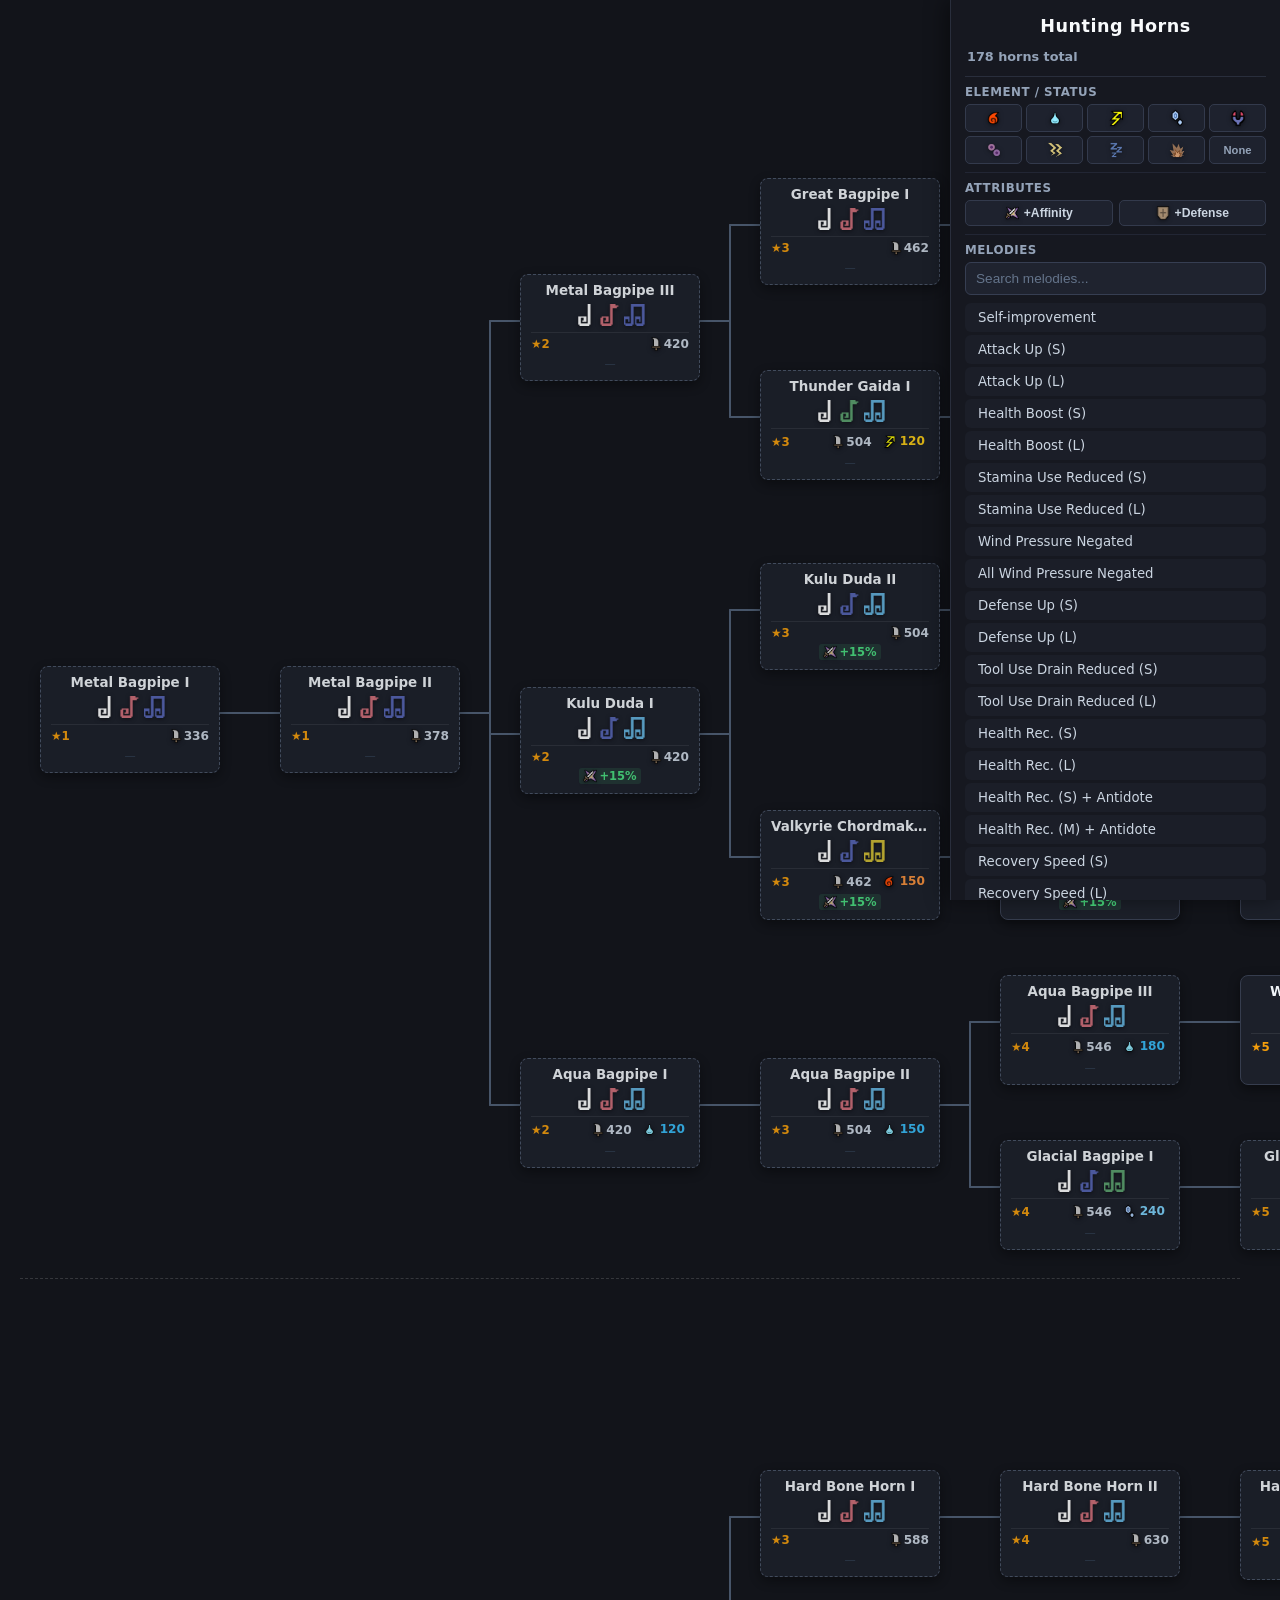
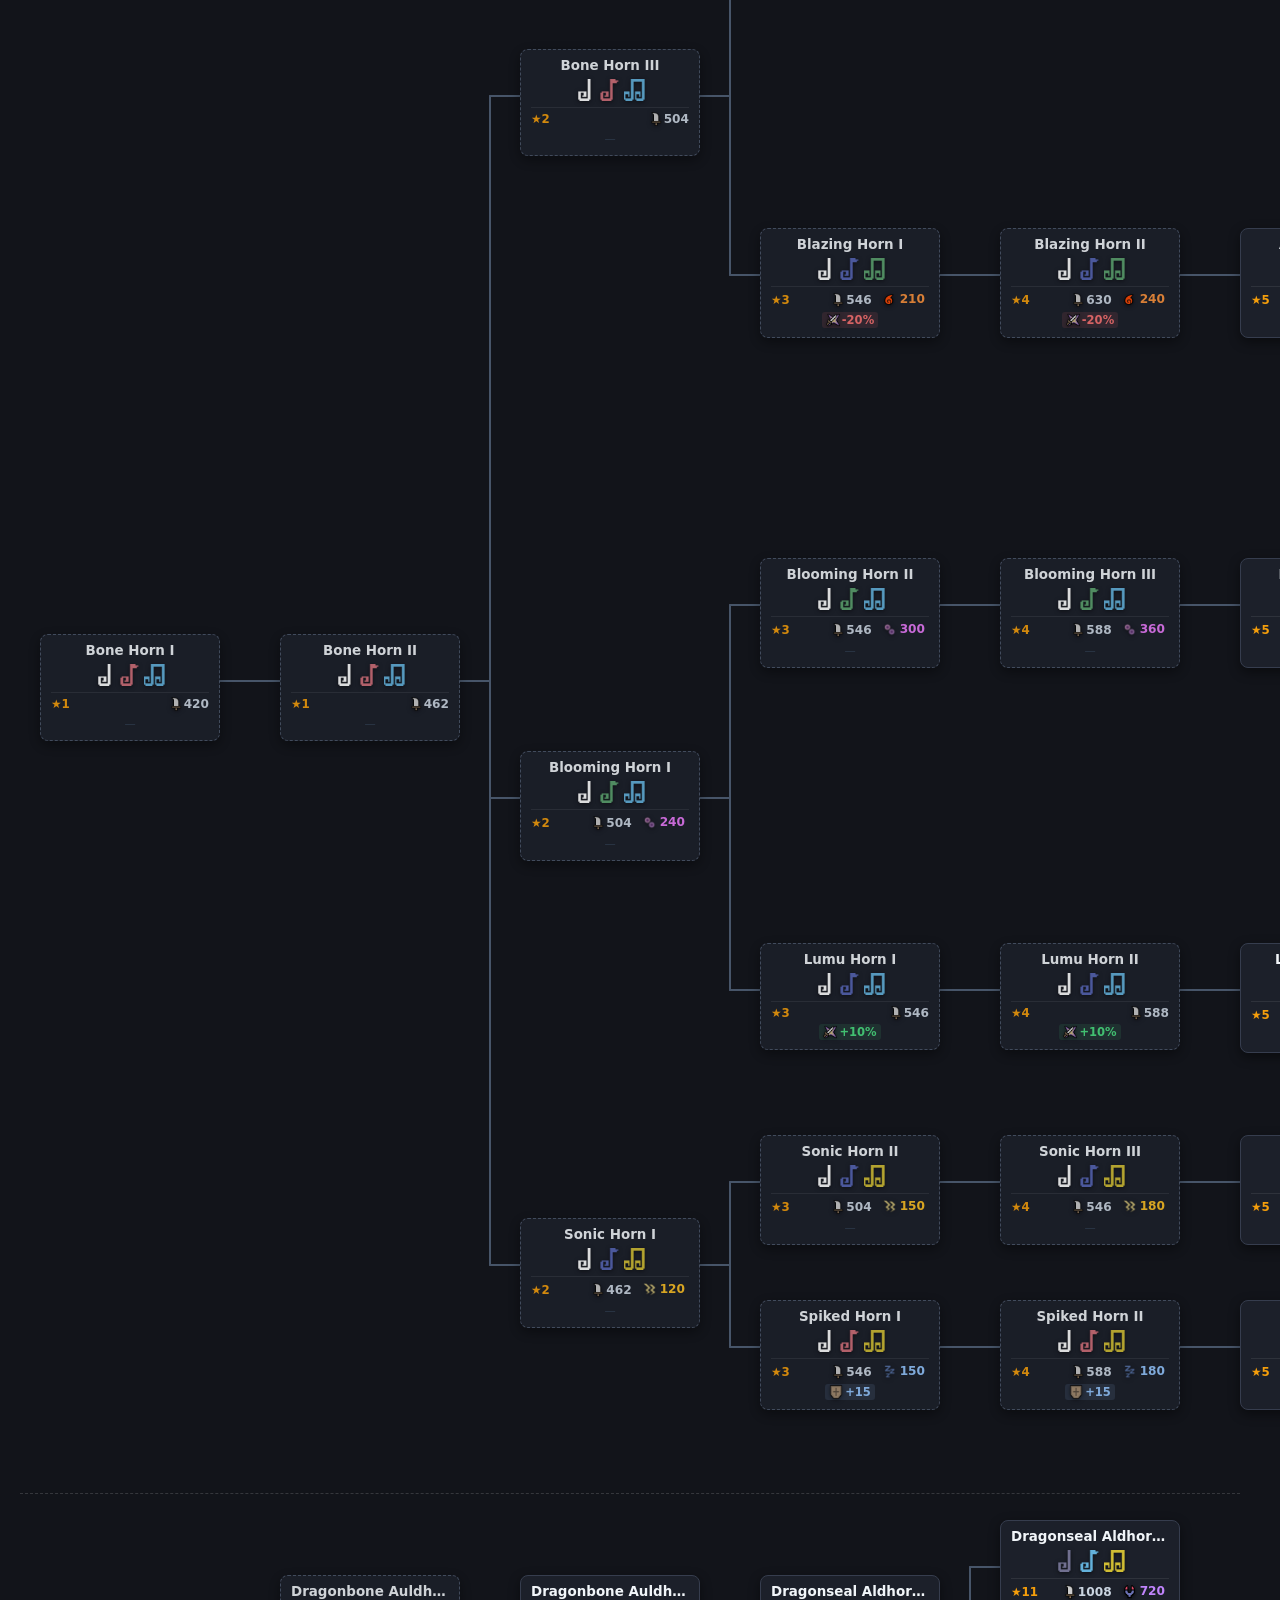
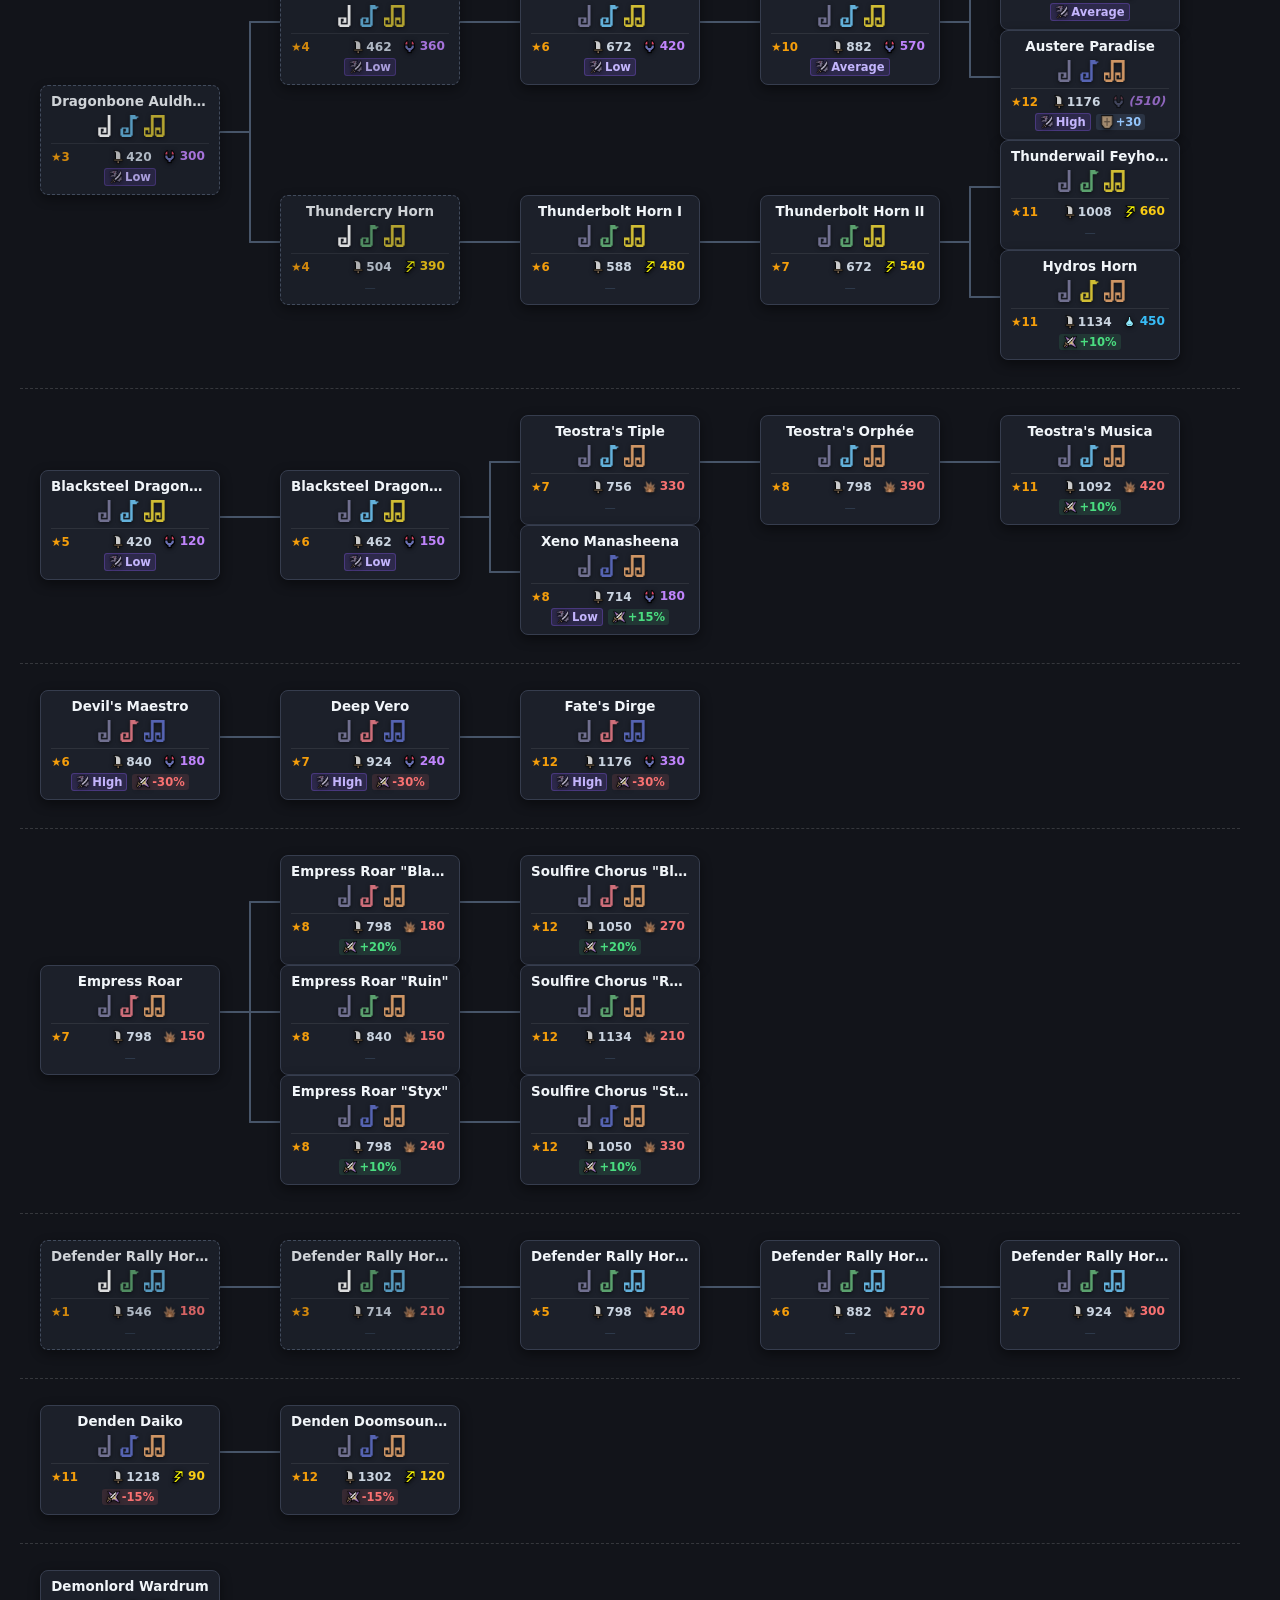
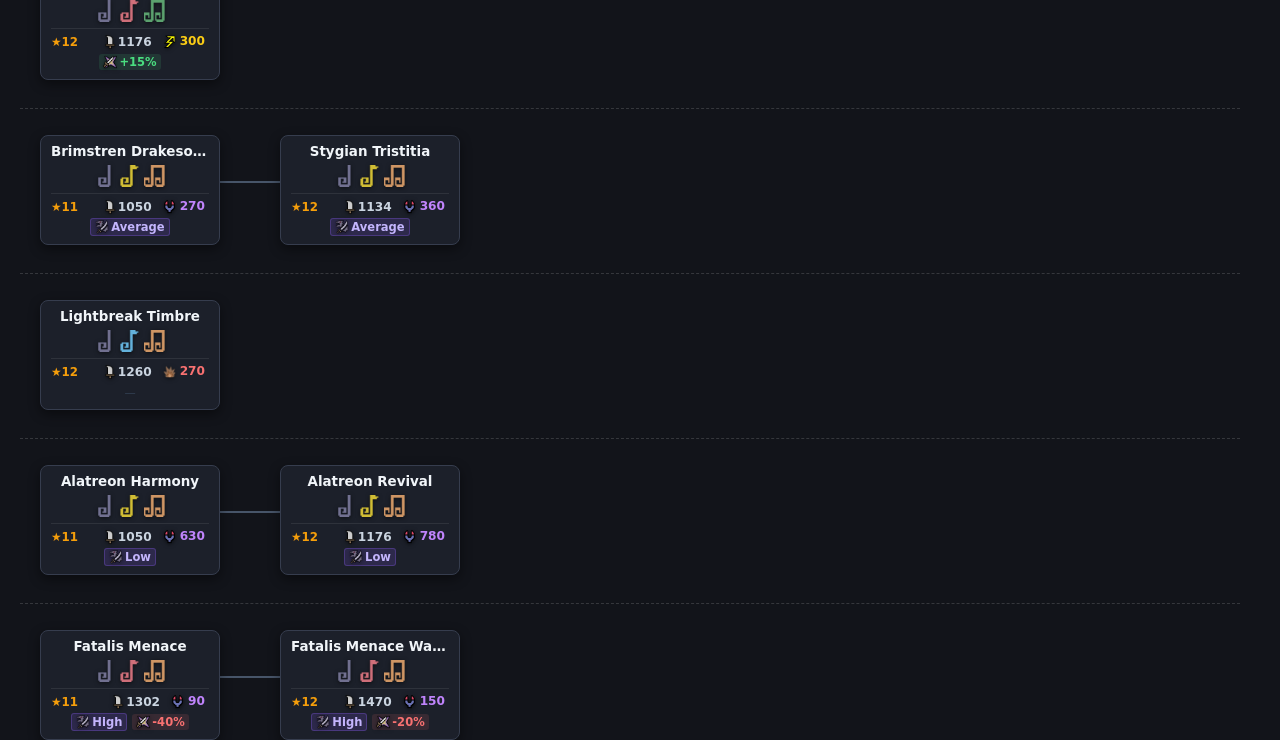
==== commit 429ee84d: "Damages, affinities, and more. Better UI." ====
--- a/tree.html
+++ b/tree.html
@@ -2,17 +2,93 @@
 <html lang="en">
 <head>
   <meta charset="UTF-8">
-  <title>Hunting Horn Tree</title>
+  <meta name="viewport" content="width=device-width, initial-scale=1.0">
+  <title>MHW Hunting Horn Melody Tree</title>
   <link rel="stylesheet" href="style.css">
 </head>
 <body>
-  <div id="sidebar">
-    <h2>Songs</h2>
-    <ul id="song-list"></ul>
-  </div>
-  <div id="container">
+  <aside id="sidebar">
+    <div class="sidebar-header">
+      <h2>Hunting Horns</h2>
+      <div class="filter-actions">
+        <span id="match-counter" class="match-counter">Loading horns...</span>
+        <button id="clear-filter" class="btn-clear" style="display: none;">Clear All</button>
+      </div>
+    </div>
+
+    <!-- Element Filters -->
+    <div class="filter-section">
+      <div class="filter-section-header">
+        <span class="filter-section-title">Element / Status</span>
+        <button id="clear-elem-btn" class="btn-text-clear" style="display: none;">Clear</button>
+      </div>
+      <div class="elem-filter-grid" id="elem-filter-grid">
+        <button type="button" class="elem-filter-btn" data-element="Fire" title="Fire">
+          <img src="img/Element_Fire_Icon.webp" alt="Fire">
+        </button>
+        <button type="button" class="elem-filter-btn" data-element="Water" title="Water">
+          <img src="img/Element_Water_Icon.webp" alt="Water">
+        </button>
+        <button type="button" class="elem-filter-btn" data-element="Thunder" title="Thunder">
+          <img src="img/Element_Thunder_Icon.webp" alt="Thunder">
+        </button>
+        <button type="button" class="elem-filter-btn" data-element="Ice" title="Ice">
+          <img src="img/Element_Ice_Icon.webp" alt="Ice">
+        </button>
+        <button type="button" class="elem-filter-btn" data-element="Dragon" title="Dragon">
+          <img src="img/Element_Dragon_Icon.webp" alt="Dragon">
+        </button>
+        <button type="button" class="elem-filter-btn" data-element="Poison" title="Poison">
+          <img src="img/Status_Poison_Icon.webp" alt="Poison">
+        </button>
+        <button type="button" class="elem-filter-btn" data-element="Paralysis" title="Paralysis">
+          <img src="img/Status_Paralysis_Icon.webp" alt="Paralysis">
+        </button>
+        <button type="button" class="elem-filter-btn" data-element="Sleep" title="Sleep">
+          <img src="img/Status_Sleep_Icon.webp" alt="Sleep">
+        </button>
+        <button type="button" class="elem-filter-btn" data-element="Blast" title="Blast">
+          <img src="img/Status_Blastblight_Icon.webp" alt="Blast">
+        </button>
+        <button type="button" class="elem-filter-btn elem-none-btn" data-element="None" title="Non-elemental">
+          <span>None</span>
+        </button>
+      </div>
+    </div>
+
+    <!-- Attribute Bonus Filters -->
+    <div class="filter-section">
+      <div class="filter-section-header">
+        <span class="filter-section-title">Attributes</span>
+      </div>
+      <div class="attr-filter-row">
+        <button type="button" class="attr-filter-btn" id="filter-affinity-btn" title="Filter horns with positive affinity">
+          <img src="img/600px-MHWI-Affinity_Icon.png.webp" class="stat-icon" alt="Affinity">
+          <span>+Affinity</span>
+        </button>
+        <button type="button" class="attr-filter-btn" id="filter-defense-btn" title="Filter horns with defense bonus">
+          <img src="img/600px-MHWI-Defense_Icon.png.webp" class="stat-icon" alt="Defense">
+          <span>+Defense</span>
+        </button>
+      </div>
+    </div>
+
+    <!-- Melody Filters -->
+    <div class="filter-section filter-section-melodies">
+      <div class="filter-section-header">
+        <span class="filter-section-title">Melodies</span>
+        <button id="clear-song-btn" class="btn-text-clear" style="display: none;">Clear</button>
+      </div>
+      <div class="search-box">
+        <input type="text" id="song-search" placeholder="Search melodies..." autocomplete="off">
+        <button id="search-clear-btn" class="search-clear-btn" title="Clear search" style="display: none;">&times;</button>
+      </div>
+      <ul id="song-list"></ul>
+    </div>
+  </aside>
+  <main id="container">
     <canvas id="connections"></canvas>
-  </div>
+  </main>
   <script src="script.js"></script>
 </body>
 </html>
--- a/style.css
+++ b/style.css
@@ -1,63 +1,31 @@
+/* ==========================================================================
+   MHW Hunting Horn Melody Tree Styles
+   ========================================================================== */
+
+* {
+  box-sizing: border-box;
+}
+
 body {
-  font-family: Arial, sans-serif;
-  background: #1e1e1e;
-  color: white;
-  padding: 20px;
-}
-
+  font-family: system-ui, -apple-system, BlinkMacSystemFont, 'Segoe UI', Roboto, Helvetica, Arial, sans-serif;
+  background: #12141a;
+  color: #e2e8f0;
+  margin: 0;
+  padding: 0;
+  overflow-x: auto;
+  overflow-y: auto;
+}
+
+/* --------------------------------------------------------------------------
+   Container & Canvas
+   -------------------------------------------------------------------------- */
 #container {
   position: relative;
   display: block;
   min-width: 100vw;
   min-height: 100vh;
-  overflow: visible; /* Permite que .songs sobresalga */
-}
-
-.node {
-  position: absolute;
-  background: #2e2e2e;
-  border: 2px solid #666;
-  border-radius: 6px;
-  padding: 8px 12px;
-  text-align: center;
-  min-width: 120px;
-  z-index: 1; /* BAJO para que .songs esté siempre encima */
-}
-
-.node .name {
-  font-weight: bold;
-}
-
-.node .notes {
-  font-size: 0.9em;
-  color: #ffdd55;
-}
-
-.node .songs {
-  display: none;
-  margin-top: 8px;
-  background: #222;
-  border-radius: 12px;
-  padding: 28px 48px;
-  box-shadow: 0 12px 48px #000c;
-  position: absolute;
-  left: 50%;
-  transform: translateX(-50%);
-  min-width: 520px;
-  font-size: 1.7em;
-  font-weight: bold;
-  color: #ffe;
-  z-index: 9999; /* MUY ALTO para estar siempre encima */
-  pointer-events: none;
-}
-
-.node:hover .songs {
-  display: block;
-}
-
-.node.weak-horn {
-  border-style: dotted;
-  opacity: 0.7;
+  margin-right: 330px; /* Space for the right sidebar */
+  padding-bottom: 120px;
 }
 
 #connections {
@@ -65,70 +33,655 @@
   top: 0;
   left: 0;
   pointer-events: none;
-  z-index: 0; /* Menor que .node */
-}
-
+  z-index: 1;
+}
+
+.tree-divider {
+  position: absolute;
+  left: 20px;
+  width: calc(100% - 60px);
+  height: 1px;
+  background: linear-gradient(90deg, rgba(255, 255, 255, 0.12) 0%, rgba(255, 255, 255, 0.03) 100%);
+  border-top: 1px dashed rgba(255, 255, 255, 0.15);
+  pointer-events: none;
+}
+
+/* --------------------------------------------------------------------------
+   Tree Nodes (Hunting Horn Cards)
+   -------------------------------------------------------------------------- */
+.node {
+  position: absolute;
+  width: 180px;
+  background: #1c202a;
+  border: 1px solid #363d4e;
+  border-radius: 8px;
+  padding: 8px 10px;
+  text-align: center;
+  box-shadow: 0 4px 12px rgba(0, 0, 0, 0.45);
+  z-index: 10;
+  cursor: pointer;
+  transition: transform 0.15s ease, box-shadow 0.15s ease, border-color 0.15s ease, opacity 0.2s ease, filter 0.2s ease;
+  user-select: none;
+}
+
+.node:hover {
+  border-color: #5d677f;
+  box-shadow: 0 6px 18px rgba(0, 0, 0, 0.65);
+  transform: translateY(-2px);
+  z-index: 20;
+}
+
+.node .name {
+  font-weight: 600;
+  font-size: 0.84rem;
+  color: #f1f5f9;
+  white-space: nowrap;
+  overflow: hidden;
+  text-overflow: ellipsis;
+  margin-bottom: 5px;
+  line-height: 1.2;
+}
+
+.node .notes {
+  display: flex;
+  justify-content: center;
+  align-items: center;
+  gap: 3px;
+  margin-bottom: 6px;
+}
+
+.node .notes img {
+  width: 22px;
+  height: 22px;
+  filter: drop-shadow(0 1px 2px rgba(0, 0, 0, 0.6));
+}
+
+.node .primary-row {
+  display: flex;
+  justify-content: space-between;
+  align-items: center;
+  gap: 4px;
+  padding-top: 4px;
+  border-top: 1px solid rgba(255, 255, 255, 0.08);
+  font-size: 0.76rem;
+}
+
+.stat-icon {
+  width: 14px;
+  height: 14px;
+  object-fit: contain;
+  vertical-align: -2px;
+  filter: drop-shadow(0 1px 2px rgba(0, 0, 0, 0.5));
+}
+
+.node .rarity {
+  color: #f59e0b;
+  font-weight: 600;
+  font-size: 0.74rem;
+  flex-shrink: 0;
+}
+
+.node .attack-elem-group {
+  display: inline-flex;
+  align-items: center;
+  gap: 6px;
+}
+
+.node .attack {
+  display: inline-flex;
+  align-items: center;
+  gap: 2px;
+  color: #cbd5e1;
+  font-weight: 600;
+}
+
+.node .elem-stat {
+  display: inline-flex;
+  align-items: center;
+  gap: 3px;
+  font-weight: 700;
+  padding: 1px 4px;
+  border-radius: 4px;
+  line-height: 1.1;
+}
+
+.node .elem-stat.elem-hidden {
+  opacity: 0.7;
+  font-style: italic;
+}
+
+.elem-icon-img {
+  width: 15px;
+  height: 15px;
+  object-fit: contain;
+  vertical-align: -2px;
+  filter: drop-shadow(0 1px 2px rgba(0, 0, 0, 0.6));
+}
+
+.elem-icon-img.elem-img-hidden {
+  opacity: 0.65;
+  filter: grayscale(40%);
+}
+
+.node .secondary-row {
+  display: flex;
+  justify-content: center;
+  align-items: center;
+  gap: 5px;
+  min-height: 18px;
+  margin-top: 3px;
+  font-size: 0.72rem;
+}
+
+.node .stat-item {
+  display: inline-flex;
+  align-items: center;
+  gap: 2px;
+  font-weight: 600;
+  padding: 1px 4px;
+  border-radius: 3px;
+  line-height: 1.1;
+}
+
+.node .stat-item.elderseal {
+  color: #c4b5fd;
+  background: rgba(139, 92, 246, 0.16);
+  border: 1px solid rgba(139, 92, 246, 0.3);
+}
+
+.node .stat-item.affinity.pos {
+  color: #4ade80;
+  background: rgba(74, 222, 128, 0.12);
+}
+
+.node .stat-item.affinity.neg {
+  color: #f87171;
+  background: rgba(248, 113, 113, 0.12);
+}
+
+.node .stat-item.defense {
+  color: #93c5fd;
+  background: rgba(147, 197, 253, 0.12);
+}
+
+.node .empty-secondary {
+  color: #334155;
+  font-size: 0.7rem;
+}
+
+.node.weak-horn {
+  border-style: dashed;
+  border-color: #4a5568;
+  opacity: 0.85;
+}
+
+.node.highlighted {
+  border-color: #facc15;
+  box-shadow: 0 0 0 3px #facc15, 0 6px 20px rgba(250, 204, 21, 0.4);
+  background: #252317;
+  z-index: 25;
+}
+
+.node.dimmed {
+  opacity: 0.22;
+  filter: grayscale(75%);
+}
+
+/* --------------------------------------------------------------------------
+   Floating Song Tooltip
+   -------------------------------------------------------------------------- */
 .songs-floating {
   position: fixed;
-  left: 0;
-  top: 0;
-  background: #222;
-  border-radius: 12px;
-  padding: 28px 48px;
-  box-shadow: 0 12px 48px #000c;
-  min-width: 520px;
-  font-size: 1.7em;
-  font-weight: bold;
-  color: #ffe;
-  z-index: 99999; /* MUY ALTO para estar siempre encima */
+  background: rgba(18, 21, 28, 0.96);
+  border: 1px solid #3d4558;
+  border-radius: 10px;
+  padding: 14px 18px;
+  box-shadow: 0 16px 40px rgba(0, 0, 0, 0.75), 0 0 0 1px rgba(255, 255, 255, 0.05);
+  backdrop-filter: blur(10px);
+  -webkit-backdrop-filter: blur(10px);
+  width: 380px;
+  max-width: 90vw;
+  z-index: 99999;
   pointer-events: none;
   display: none;
-  text-align: center;
-}
-
+}
+
+.tooltip-header {
+  border-bottom: 1px solid rgba(255, 255, 255, 0.1);
+  padding-bottom: 8px;
+  margin-bottom: 10px;
+}
+
+.tooltip-title {
+  font-size: 1.05rem;
+  font-weight: 700;
+  color: #f8fafc;
+  margin-bottom: 4px;
+}
+
+.tooltip-meta {
+  display: flex;
+  align-items: center;
+  gap: 12px;
+  font-size: 0.82rem;
+  color: #94a3b8;
+}
+
+.tooltip-elem-row {
+  display: flex;
+  align-items: center;
+  gap: 10px;
+  margin-top: 6px;
+  font-size: 0.8rem;
+}
+
+.def-bonus {
+  color: #93c5fd;
+  font-size: 0.75rem;
+  font-weight: 600;
+  background: rgba(147, 197, 253, 0.12);
+  padding: 1px 6px;
+  border-radius: 4px;
+}
+
+.tooltip-meta .rarity {
+  color: #f59e0b;
+  font-weight: 600;
+}
+
+.tooltip-meta .attack {
+  color: #e2e8f0;
+}
+
+.tooltip-meta .notes {
+  display: flex;
+  gap: 2px;
+  align-items: center;
+  margin-left: auto;
+}
+
+.tooltip-meta .notes img {
+  width: 18px;
+  height: 18px;
+}
+
+.tooltip-songs {
+  display: flex;
+  flex-direction: column;
+  gap: 5px;
+}
+
+.tooltip-song-item {
+  display: flex;
+  justify-content: space-between;
+  align-items: center;
+  padding: 4px 6px;
+  border-radius: 4px;
+  background: rgba(255, 255, 255, 0.02);
+  transition: background 0.15s ease;
+}
+
+.tooltip-song-item.active-filter {
+  background: rgba(250, 204, 21, 0.15);
+  border-left: 2px solid #facc15;
+}
+
+.tooltip-song-item .song-name {
+  font-size: 0.84rem;
+  font-weight: 500;
+  color: #e2e8f0;
+  margin-right: 12px;
+  line-height: 1.25;
+}
+
+.tooltip-song-item.active-filter .song-name {
+  color: #fef08a;
+  font-weight: 600;
+}
+
+.tooltip-song-item .combos-wrapper {
+  display: flex;
+  align-items: center;
+  gap: 6px;
+  flex-shrink: 0;
+}
+
+.tooltip-song-item .combo-separator {
+  color: #64748b;
+  font-size: 0.75rem;
+}
+
+.tooltip-song-item .note-combo {
+  display: flex;
+  align-items: center;
+  gap: 2px;
+}
+
+.note-icon {
+  width: 17px;
+  height: 17px;
+  vertical-align: middle;
+  object-fit: contain;
+  filter: drop-shadow(0 1px 2px rgba(0, 0, 0, 0.6));
+}
+
+.note-icon.echo-icon {
+  border-radius: 50%;
+  filter: drop-shadow(0 1px 3px rgba(168, 85, 247, 0.5));
+}
+
+/* --------------------------------------------------------------------------
+   Sidebar & Melody Filter List
+   -------------------------------------------------------------------------- */
 #sidebar {
   position: fixed;
-  left: 0;
+  right: 0;
   top: 0;
-  width: 320px;
+  width: 330px;
   height: 100vh;
-  background: #222;
-  color: #ffe;
-  padding: 24px 12px 12px 12px;
-  overflow-y: auto;
+  background: #161820;
+  color: #e2e8f0;
+  padding: 16px 14px 14px 14px;
+  overflow: hidden;
   z-index: 100000;
-  border-right: 2px solid #444;
-}
-
-#sidebar h2 {
-  margin-top: 0;
-  font-size: 1.3em;
+  border-left: 1px solid #292e3c;
+  display: flex;
+  flex-direction: column;
+  box-shadow: -4px 0 20px rgba(0, 0, 0, 0.45);
+}
+
+.sidebar-header {
+  flex-shrink: 0;
+  padding-bottom: 8px;
+  border-bottom: 1px solid #292e3c;
+  margin-bottom: 8px;
+}
+
+.sidebar-header h2 {
+  margin: 0 0 8px 0;
+  font-size: 1.1rem;
+  font-weight: 700;
+  letter-spacing: 0.5px;
+  color: #f8fafc;
   text-align: center;
+}
+
+/* Filter Sections */
+.filter-section {
+  flex-shrink: 0;
+  padding-bottom: 8px;
+  border-bottom: 1px solid #222634;
+  margin-bottom: 8px;
+}
+
+.filter-section-header {
+  display: flex;
+  justify-content: space-between;
+  align-items: center;
+  margin-bottom: 5px;
+}
+
+.filter-section-title {
+  font-size: 0.74rem;
+  font-weight: 700;
+  text-transform: uppercase;
+  letter-spacing: 0.5px;
+  color: #94a3b8;
+}
+
+.btn-text-clear {
+  background: none;
+  border: none;
+  color: #64748b;
+  font-size: 0.72rem;
+  font-weight: 600;
+  cursor: pointer;
+  padding: 0 2px;
+}
+
+.btn-text-clear:hover {
+  color: #ef4444;
+}
+
+/* Element Grid */
+.elem-filter-grid {
+  display: grid;
+  grid-template-columns: repeat(5, 1fr);
+  gap: 4px;
+}
+
+.elem-filter-btn {
+  background: #1e222e;
+  border: 1px solid #333a4c;
+  border-radius: 5px;
+  padding: 3px;
+  cursor: pointer;
+  display: flex;
+  justify-content: center;
+  align-items: center;
+  height: 28px;
+  transition: all 0.15s ease;
+}
+
+.elem-filter-btn img {
+  width: 18px;
+  height: 18px;
+  object-fit: contain;
+  filter: drop-shadow(0 1px 2px rgba(0,0,0,0.5));
+}
+
+.elem-filter-btn:hover {
+  background: #2a3142;
+  border-color: #64748b;
+}
+
+.elem-filter-btn.selected {
+  background: #272d3f;
+  border-color: #facc15;
+  box-shadow: 0 0 0 2px rgba(250, 204, 21, 0.4);
+}
+
+.elem-none-btn {
+  font-size: 0.7rem;
+  font-weight: 700;
+  color: #94a3b8;
+}
+
+.elem-none-btn.selected {
+  color: #facc15;
+}
+
+/* Attribute Bonus Buttons */
+.attr-filter-row {
+  display: flex;
+  gap: 6px;
+}
+
+.attr-filter-btn {
+  flex: 1;
+  background: #1e222e;
+  border: 1px solid #333a4c;
+  border-radius: 5px;
+  padding: 5px 8px;
+  color: #cbd5e1;
+  font-size: 0.76rem;
+  font-weight: 600;
+  display: flex;
+  align-items: center;
+  justify-content: center;
+  gap: 5px;
+  cursor: pointer;
+  transition: all 0.15s ease;
+}
+
+.attr-filter-btn:hover {
+  background: #2a3142;
+  border-color: #64748b;
+}
+
+.attr-filter-btn.selected {
+  background: #202c38;
+  border-color: #4ade80;
+  color: #4ade80;
+  box-shadow: 0 0 0 2px rgba(74, 222, 128, 0.35);
+}
+
+#filter-defense-btn.selected {
+  border-color: #60a5fa;
+  color: #60a5fa;
+  box-shadow: 0 0 0 2px rgba(96, 165, 250, 0.35);
+}
+
+/* Melodies Section in Sidebar */
+.filter-section-melodies {
+  flex-grow: 1;
+  display: flex;
+  flex-direction: column;
+  min-height: 0;
+  border-bottom: none;
+  margin-bottom: 0;
+  padding-bottom: 0;
+}
+
+.search-box {
+  position: relative;
+  margin-bottom: 8px;
+}
+
+#song-search {
+  width: 100%;
+  background: #1f232f;
+  border: 1px solid #363e52;
+  border-radius: 6px;
+  padding: 8px 30px 8px 10px;
+  color: #f1f5f9;
+  font-size: 0.85rem;
+  outline: none;
+  transition: border-color 0.2s ease, box-shadow 0.2s ease;
+}
+
+#song-search:focus {
+  border-color: #6366f1;
+  box-shadow: 0 0 0 2px rgba(99, 102, 241, 0.25);
+}
+
+#song-search::placeholder {
+  color: #64748b;
+}
+
+.search-clear-btn {
+  position: absolute;
+  right: 8px;
+  top: 50%;
+  transform: translateY(-50%);
+  background: none;
+  border: none;
+  color: #94a3b8;
+  font-size: 16px;
+  cursor: pointer;
+  padding: 0;
+  line-height: 1;
+}
+
+.search-clear-btn:hover {
+  color: #f8fafc;
+}
+
+.filter-actions {
+  display: flex;
+  justify-content: space-between;
+  align-items: center;
+  min-height: 24px;
+  padding: 0 2px;
+}
+
+.match-counter {
+  font-size: 0.8rem;
+  font-weight: 600;
+  color: #94a3b8;
+}
+
+.match-counter.has-matches {
+  color: #4ade80;
+}
+
+.match-counter.no-matches {
+  color: #f87171;
+}
+
+.btn-clear {
+  background: #ef4444;
+  color: white;
+  border: none;
+  border-radius: 4px;
+  padding: 3px 8px;
+  font-size: 0.75rem;
+  font-weight: 600;
+  cursor: pointer;
+  transition: background 0.15s ease;
+}
+
+.btn-clear:hover {
+  background: #dc2626;
 }
 
 #song-list {
   list-style: none;
   padding: 0;
   margin: 0;
+  overflow-y: auto;
+  flex-grow: 1;
+}
+
+#song-list::-webkit-scrollbar {
+  width: 6px;
+}
+
+#song-list::-webkit-scrollbar-track {
+  background: rgba(0, 0, 0, 0.15);
+}
+
+#song-list::-webkit-scrollbar-thumb {
+  background: #2e3444;
+  border-radius: 3px;
+}
+
+#song-list::-webkit-scrollbar-thumb:hover {
+  background: #475169;
 }
 
 #song-list li {
-  padding: 8px 12px;
-  margin-bottom: 4px;
+  padding: 7px 10px;
+  margin-bottom: 3px;
   cursor: pointer;
   border-radius: 6px;
-  transition: background 0.2s;
-}
-
-#song-list li:hover,
+  font-size: 0.83rem;
+  color: #cbd5e1;
+  background: #1b1e28;
+  border-left: 3px solid transparent;
+  transition: background 0.15s, color 0.15s, border-color 0.15s, opacity 0.2s;
+  user-select: none;
+}
+
+#song-list li:hover {
+  background: #252b3a;
+  color: #f8fafc;
+}
+
 #song-list li.selected {
-  background: #444;
-  color: #fff;
-}
-
-.node.highlighted {
-  box-shadow: 0 0 0 6px #ffe600, 0 0 24px #ffe60088;
-  border-color: #ffe600;
-  z-index: 10001;
-  transition: box-shadow 0.2s, border-color 0.2s;
-}
+  background: #262c3e;
+  color: #facc15;
+  font-weight: 600;
+  border-left-color: #facc15;
+}
+
+/* Blacked-out state for melodies that cannot be combined with current filter */
+#song-list li.disabled {
+  opacity: 0.18;
+  background: #0f1116 !important;
+  color: #475569 !important;
+  text-decoration: line-through;
+  cursor: not-allowed;
+  pointer-events: none;
+  border-left-color: transparent !important;
+}
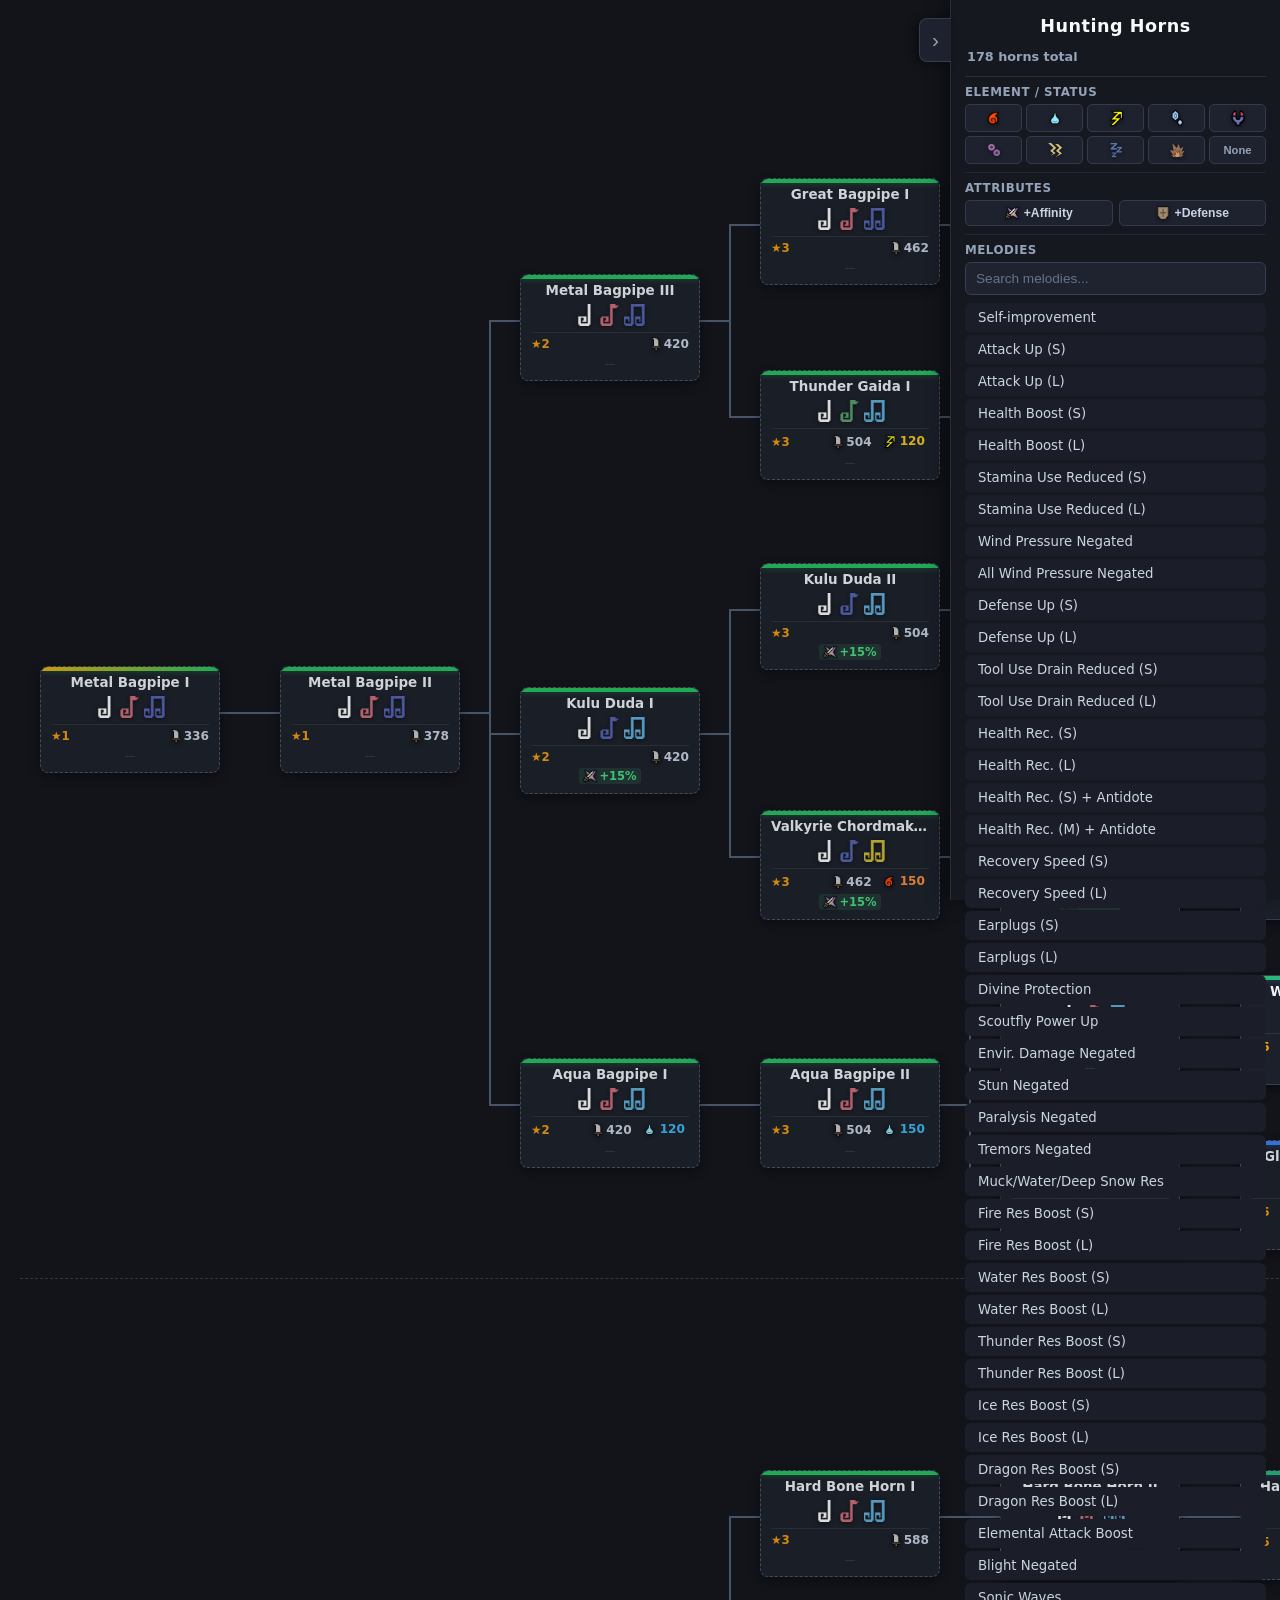
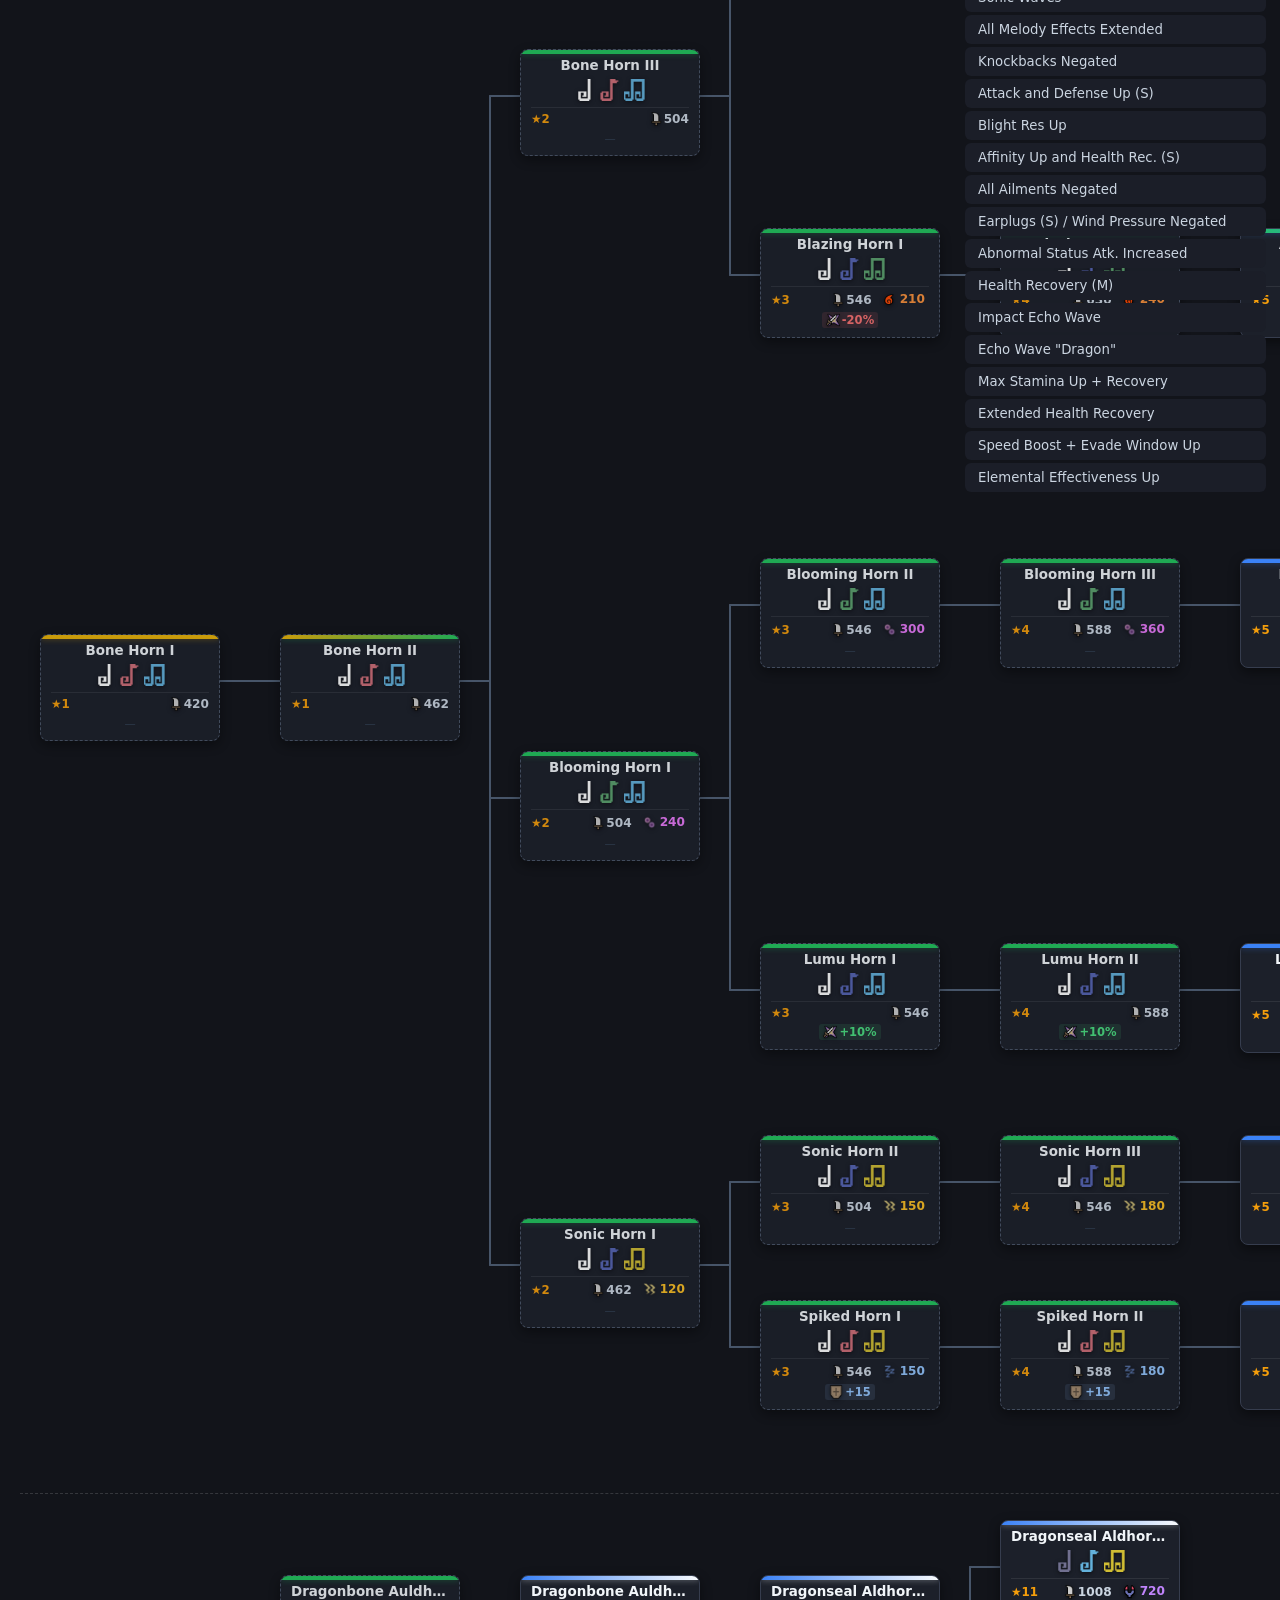
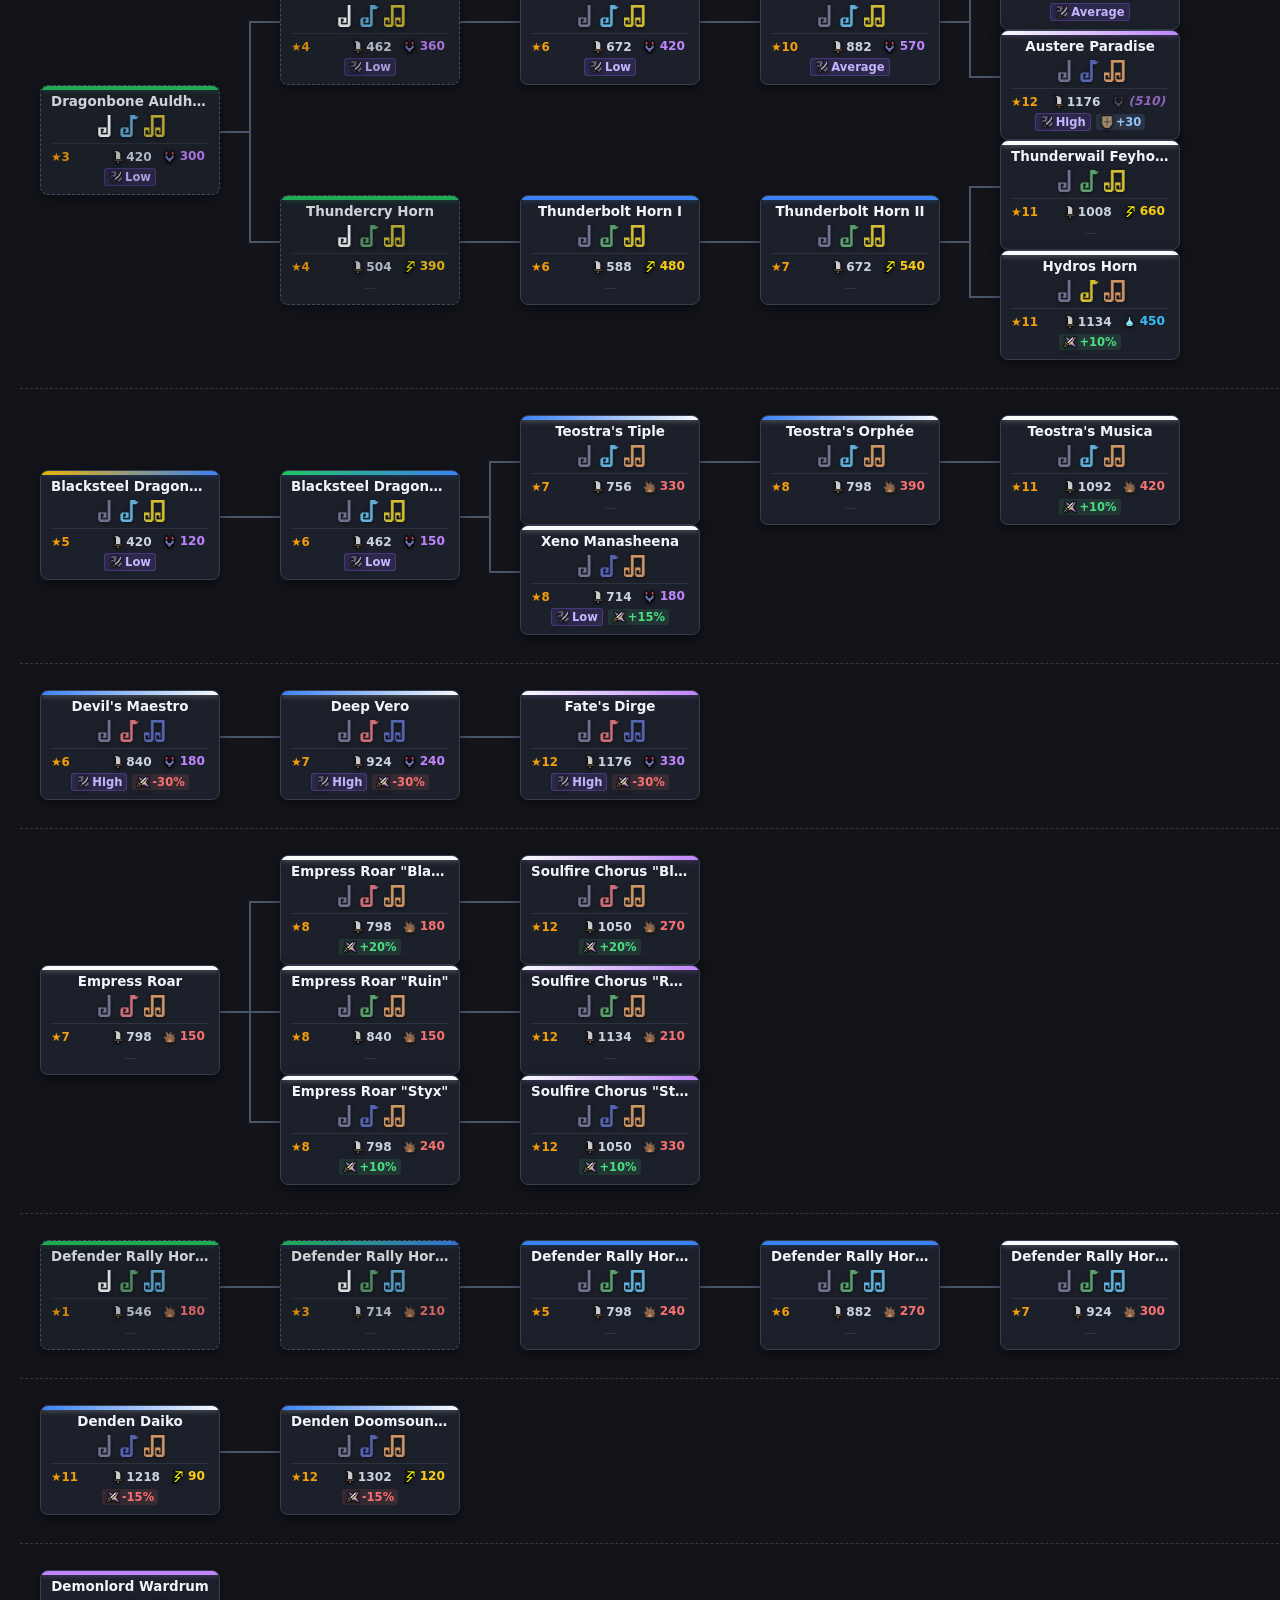
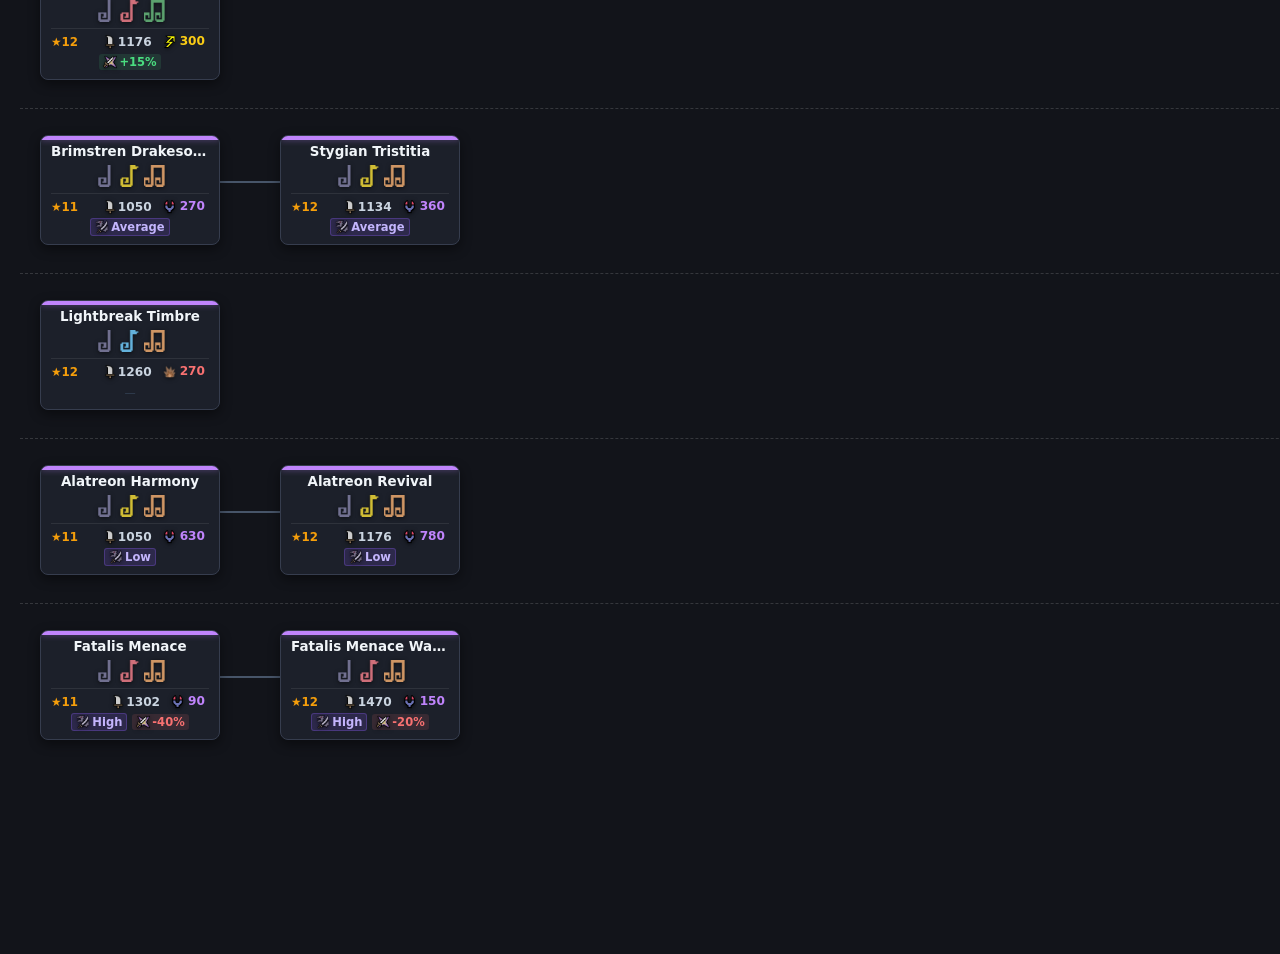
==== commit e9a34a37: "Sharpness" ====
--- a/tree.html
+++ b/tree.html
@@ -8,6 +8,9 @@
 </head>
 <body>
   <aside id="sidebar">
+    <button type="button" id="toggle-sidebar" class="sidebar-toggle-btn" aria-label="Collapse filter sidebar" title="Collapse sidebar">
+      <span class="toggle-icon">›</span>
+    </button>
     <div class="sidebar-header">
       <h2>Hunting Horns</h2>
       <div class="filter-actions">
@@ -87,6 +90,11 @@
     </div>
   </aside>
   <main id="container">
+    <div id="path-bar" class="path-bar" style="display: none;">
+      <span class="path-title">Upgrade Path:</span>
+      <div id="path-breadcrumbs" class="path-breadcrumbs"></div>
+      <button id="clear-path-btn" class="clear-path-btn" title="Clear upgrade path">✕</button>
+    </div>
     <canvas id="connections"></canvas>
   </main>
   <script src="script.js"></script>
--- a/style.css
+++ b/style.css
@@ -24,7 +24,6 @@
   display: block;
   min-width: 100vw;
   min-height: 100vh;
-  margin-right: 330px; /* Space for the right sidebar */
   padding-bottom: 120px;
 }
 
@@ -62,6 +61,22 @@
   cursor: pointer;
   transition: transform 0.15s ease, box-shadow 0.15s ease, border-color 0.15s ease, opacity 0.2s ease, filter 0.2s ease;
   user-select: none;
+  overflow: hidden;
+}
+
+.node-sharpness-bar {
+  position: absolute;
+  top: 0;
+  left: 0;
+  right: 0;
+  height: 4px;
+  z-index: 5;
+  transition: height 0.15s ease, filter 0.15s ease, box-shadow 0.15s ease;
+}
+
+.node:hover .node-sharpness-bar {
+  height: 5px;
+  filter: brightness(1.2);
 }
 
 .node:hover {
@@ -284,6 +299,70 @@
   border-radius: 4px;
 }
 
+/* Tooltip Sharpness Gauge */
+.tooltip-sharpness-row {
+  display: flex;
+  align-items: center;
+  gap: 8px;
+  margin-top: 8px;
+  padding-top: 6px;
+  border-top: 1px solid rgba(255, 255, 255, 0.08);
+}
+
+.sharpness-icon {
+  width: 16px;
+  height: 16px;
+  object-fit: contain;
+  filter: drop-shadow(0 1px 2px rgba(0, 0, 0, 0.6));
+  flex-shrink: 0;
+}
+
+.sharpness-gauge-container {
+  flex: 1;
+  max-width: 250px;
+  height: 11px;
+  background: #090d16;
+  border: 1px solid rgba(255, 255, 255, 0.2);
+  border-radius: 3px;
+  box-shadow: inset 0 1px 3px rgba(0, 0, 0, 0.8);
+  padding: 1px;
+  display: flex;
+  align-items: center;
+}
+
+.sharpness-gauge {
+  display: flex;
+  width: 100%;
+  height: 100%;
+  border-radius: 2px;
+  overflow: hidden;
+  background: rgba(255, 255, 255, 0.04);
+}
+
+.sharpness-seg {
+  height: 100%;
+}
+
+.sharpness-seg.seg-red { background-color: #ef4444; }
+.sharpness-seg.seg-orange { background-color: #f97316; }
+.sharpness-seg.seg-yellow { background-color: #eab308; }
+.sharpness-seg.seg-green { background-color: #22c55e; }
+.sharpness-seg.seg-blue { background-color: #3b82f6; }
+.sharpness-seg.seg-white { background-color: #f8fafc; }
+.sharpness-seg.seg-purple { background-color: #c084fc; }
+
+.sharpness-seg.handicraft {
+  position: relative;
+  background-image: repeating-linear-gradient(
+    -45deg,
+    rgba(0, 0, 0, 0.42),
+    rgba(0, 0, 0, 0.42) 2px,
+    transparent 2px,
+    transparent 4px
+  );
+  box-shadow: inset 0 0 0 1px rgba(255, 255, 255, 0.35);
+}
+
 .tooltip-meta .rarity {
   color: #f59e0b;
   font-weight: 600;
@@ -382,12 +461,54 @@
   background: #161820;
   color: #e2e8f0;
   padding: 16px 14px 14px 14px;
-  overflow: hidden;
+  overflow: visible;
   z-index: 100000;
   border-left: 1px solid #292e3c;
   display: flex;
   flex-direction: column;
   box-shadow: -4px 0 20px rgba(0, 0, 0, 0.45);
+  transition: transform 0.25s cubic-bezier(0.16, 1, 0.3, 1);
+}
+
+#sidebar.collapsed {
+  transform: translateX(100%);
+}
+
+.sidebar-toggle-btn {
+  position: absolute;
+  top: 18px;
+  left: -32px;
+  width: 32px;
+  height: 44px;
+  background: #1e222e;
+  border: 1px solid #363d4e;
+  border-right: none;
+  border-radius: 8px 0 0 8px;
+  color: #94a3b8;
+  cursor: pointer;
+  display: flex;
+  align-items: center;
+  justify-content: center;
+  font-size: 1.3rem;
+  box-shadow: -4px 2px 10px rgba(0, 0, 0, 0.4);
+  transition: background 0.15s ease, color 0.15s ease, width 0.15s ease, left 0.15s ease;
+  z-index: 100001;
+}
+
+.sidebar-toggle-btn:hover {
+  background: #282f40;
+  color: #f8fafc;
+  width: 36px;
+  left: -36px;
+}
+
+.sidebar-toggle-btn .toggle-icon {
+  display: inline-block;
+  transition: transform 0.25s cubic-bezier(0.16, 1, 0.3, 1);
+}
+
+#sidebar.collapsed .sidebar-toggle-btn .toggle-icon {
+  transform: rotate(180deg);
 }
 
 .sidebar-header {
